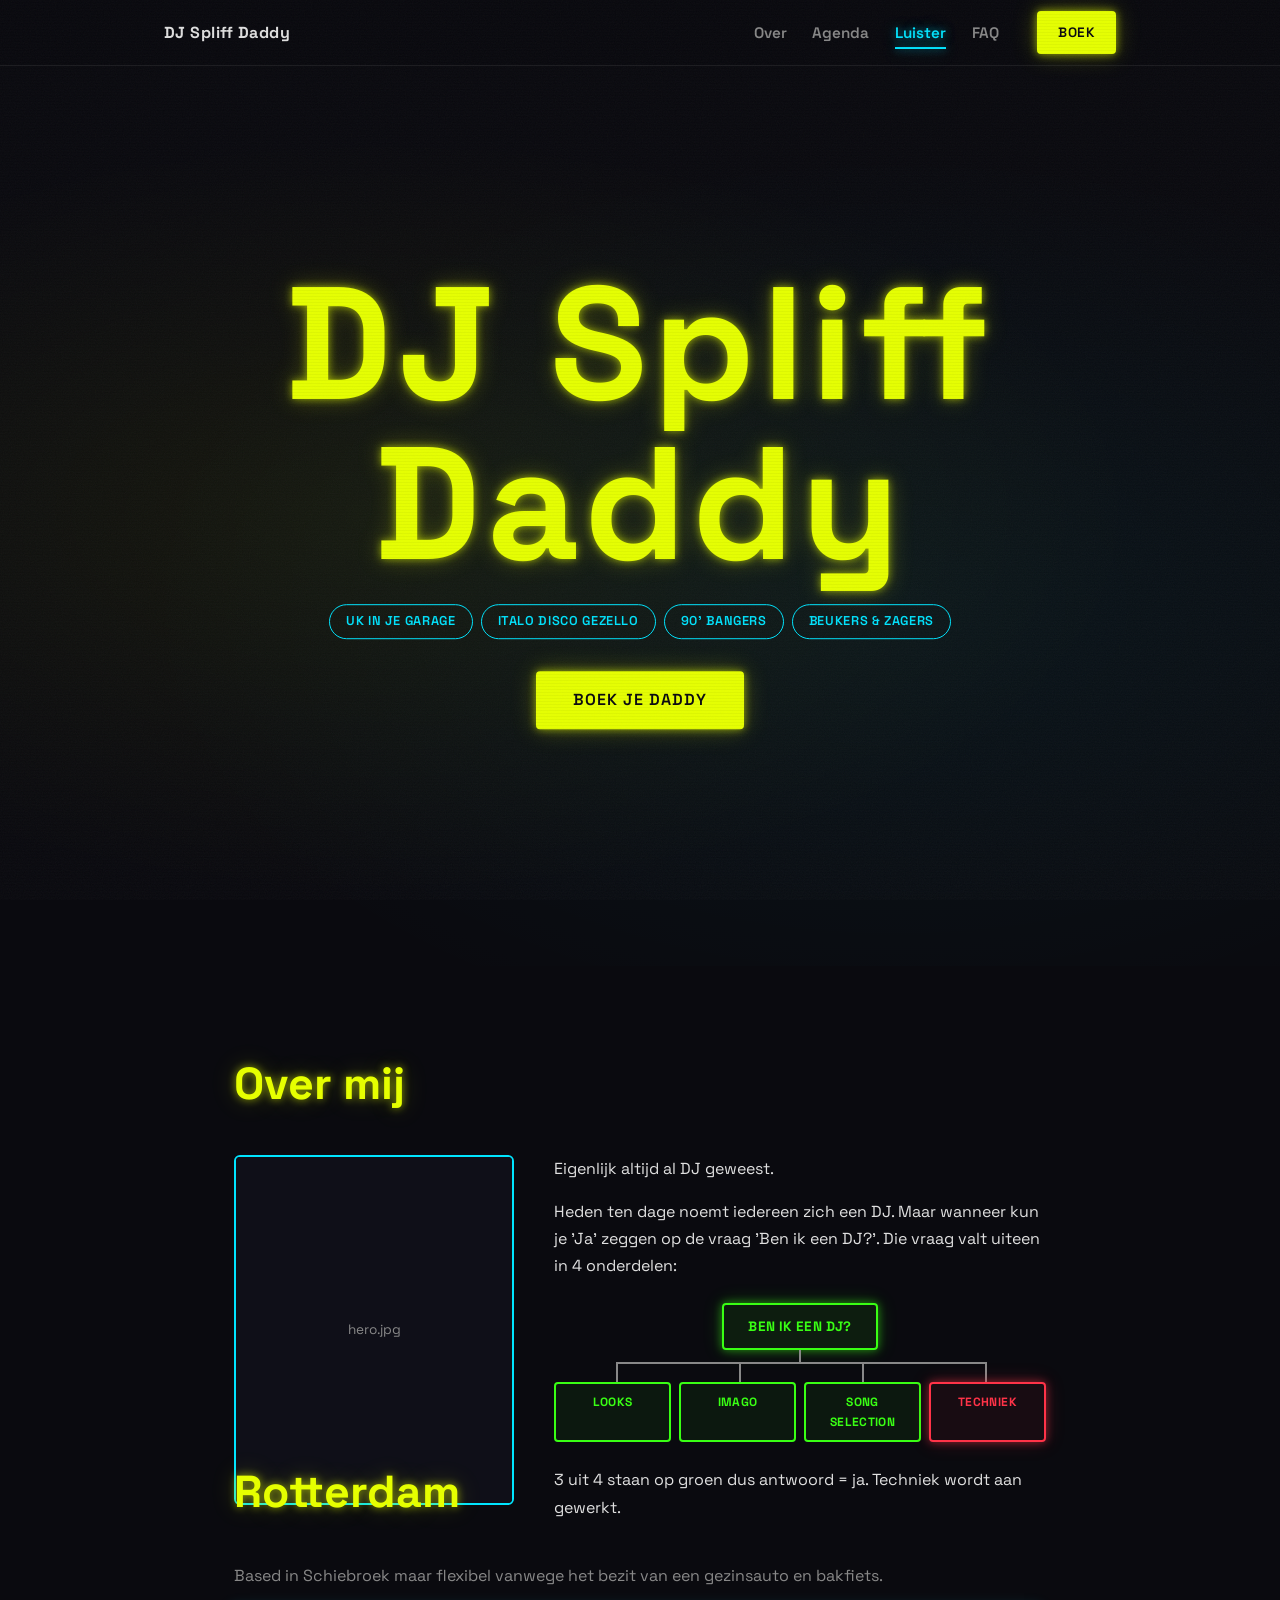
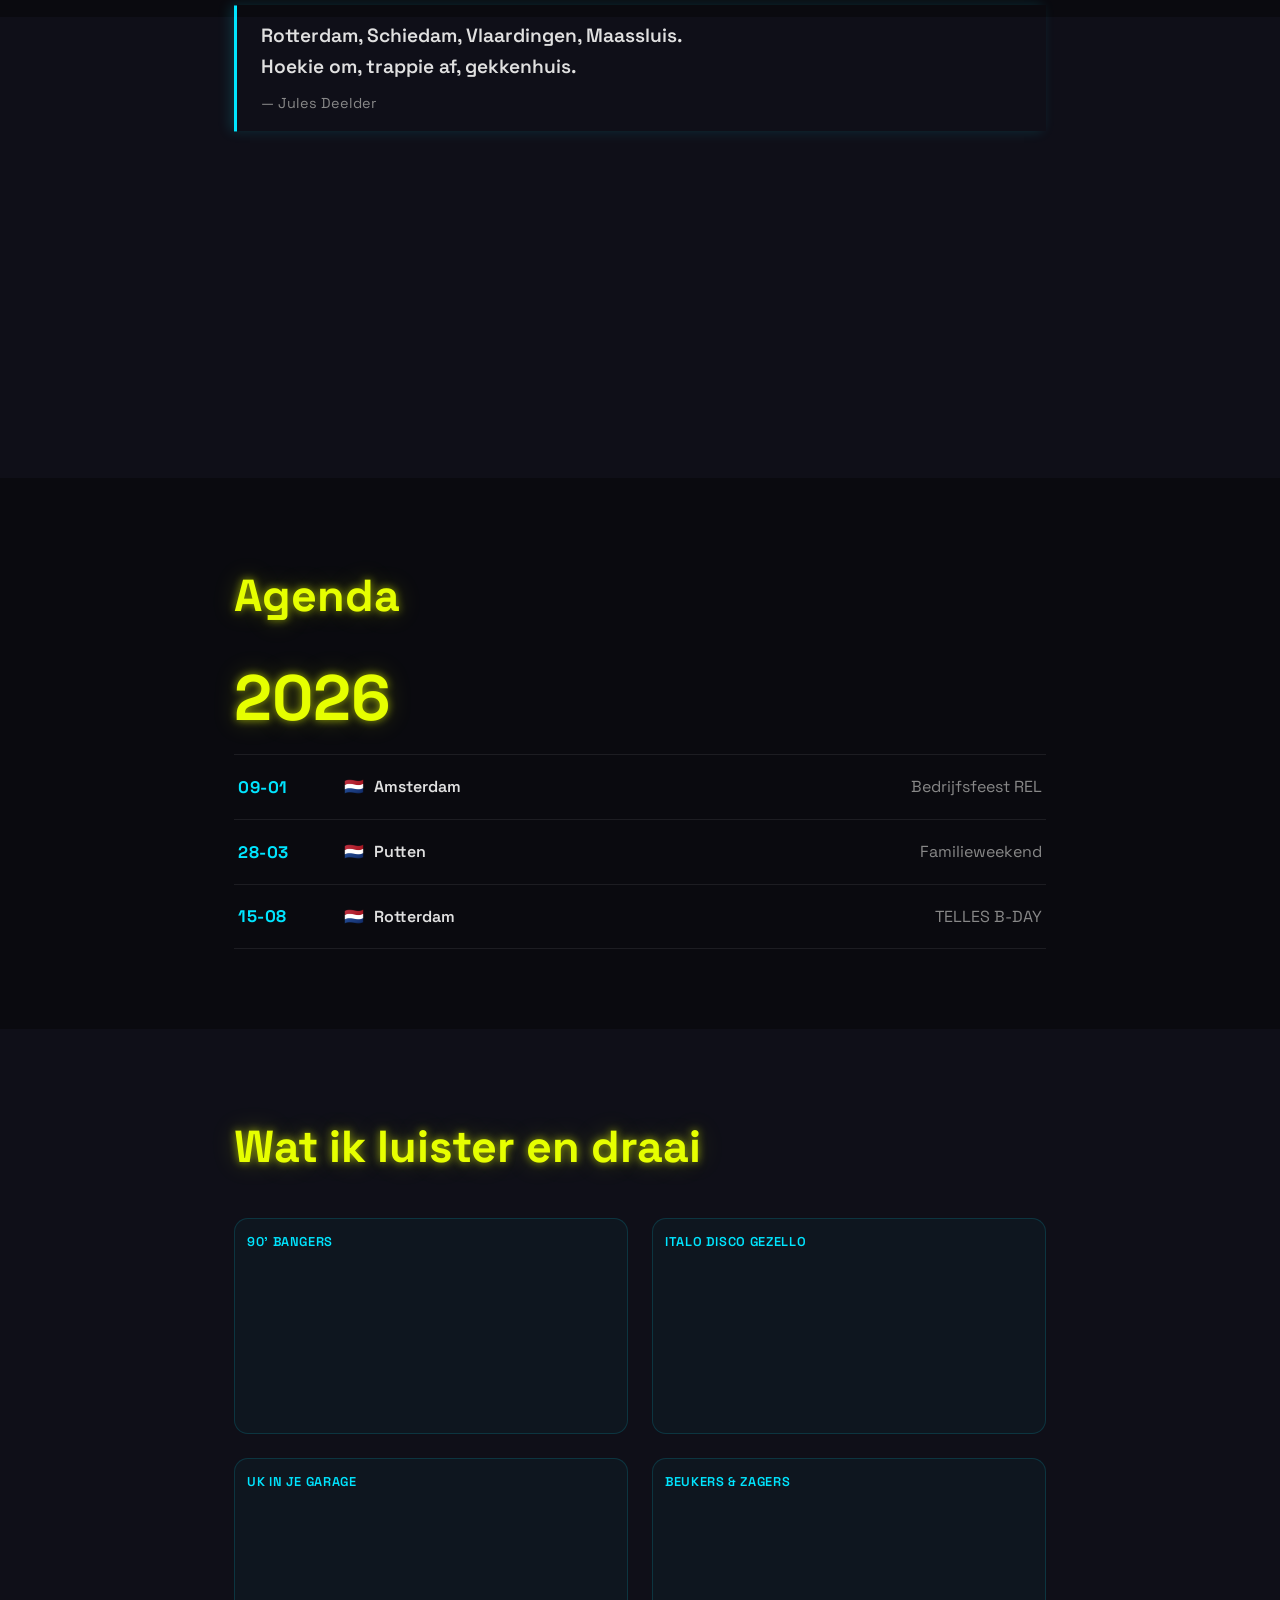
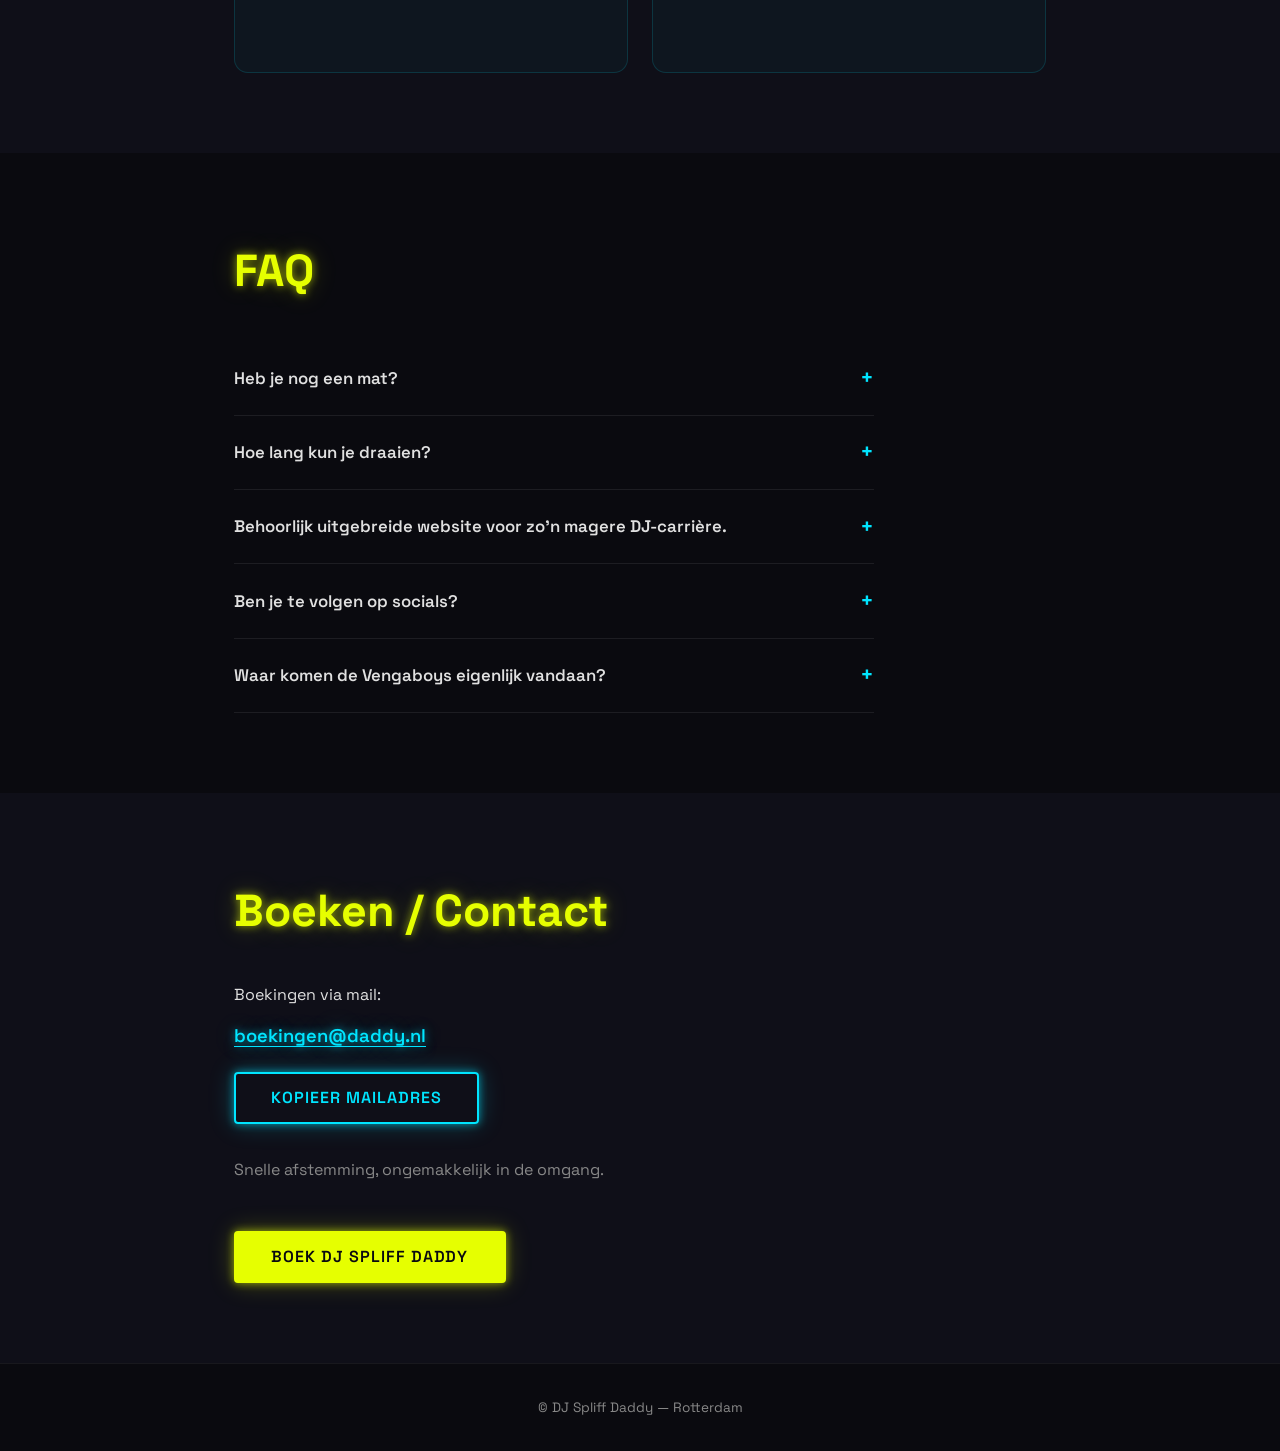
==== docs/index.html @ f523fcb0 "Agenda: verjaardag hernoemd naar 'TELLES B-DAY' https://claude.ai/code/session_01ERhdSVkAVQHvj8tGALR" ====
<!DOCTYPE html>
<html lang="nl">
<head>
  <meta charset="UTF-8">
  <meta name="viewport" content="width=device-width, initial-scale=1.0">

  <!-- Favicon (emoji, geen extra bestand nodig) -->
  <link rel="icon" href="data:image/svg+xml,<svg xmlns=%22http://www.w3.org/2000/svg%22 viewBox=%220 0 100 100%22><text y=%22.9em%22 font-size=%2290%22>🎧</text></svg>">

  <!-- SEO -->
  <title>DJ Spliff Daddy — DJ uit Rotterdam | Boekingen</title>
  <meta name="description" content="DJ Spliff Daddy — DJ uit Rotterdam. UK Garage, Italo Disco, 90's bangers en meer. Beschikbaar voor boekingen.">

  <!-- Open Graph -->
  <meta property="og:title" content="DJ Spliff Daddy — DJ uit Rotterdam">
  <meta property="og:description" content="DJ Spliff Daddy. UK in je Garage, Italo Disco Gezello & 90' Bangers.">
  <meta property="og:type" content="website">
  <meta property="og:image" content="assets/hero.jpg">

  <!-- Google Font -->
  <link rel="preconnect" href="https://fonts.googleapis.com">
  <link rel="preconnect" href="https://fonts.gstatic.com" crossorigin>
  <link href="https://fonts.googleapis.com/css2?family=Space+Grotesk:wght@400;600;700&display=swap" rel="stylesheet">

  <link rel="stylesheet" href="style.css">
</head>
<body>

  <!-- Cursor glow (desktop only, moved by JS) -->
  <div class="cursor-glow" id="cursorGlow" aria-hidden="true"></div>

  <!-- Scanlines overlay -->
  <div class="scanlines" aria-hidden="true"></div>

  <!-- Noise texture overlay -->
  <div class="noise" aria-hidden="true"></div>

  <!-- ============================================
       STICKY NAVIGATIE
       ============================================ -->
  <nav class="site-nav" id="siteNav" aria-label="Hoofdnavigatie">
    <div class="site-nav__inner">
      <a href="#hero" class="site-nav__brand">DJ Spliff Daddy</a>
      <ul class="site-nav__links">
        <li><a href="#over" class="site-nav__link">Over</a></li>
        <li><a href="#agenda" class="site-nav__link">Agenda</a></li>
        <li><a href="#luister" class="site-nav__link">Luister</a></li>
        <li><a href="#faq" class="site-nav__link">FAQ</a></li>
      </ul>
      <a href="#contact" class="site-nav__cta">Boek</a>
    </div>
  </nav>

  <!-- ============================================
       HERO
       ============================================ -->
  <section class="hero" id="hero" data-parallax="0.3">
    <div class="hero__content">
      <div class="hero__photo">
        <img src="assets/hero.jpg" alt="DJ Spliff Daddy" class="hero__photo-img" onerror="this.parentElement.style.display='none'">
      </div>
      <h1 class="hero__title neon-text">DJ Spliff Daddy</h1>

      <!-- GENRE TAGS -->
      <div class="genre-tags">
        <a href="https://open.spotify.com/playlist/3SSnkNHaZYFEnFsS2uNzvc?si=Rkkg8hDzQoSK9qMRm84tKg" class="genre-tag" target="_blank" rel="noopener" aria-label="UK Garage playlist op Spotify">UK in je Garage</a>
        <a href="https://open.spotify.com/playlist/0wihgNsvUCuYe4vIcIEJX1?si=40QB4XUaSfa1ktWyz97FcA&pi=Adpx3Pd0QFGsA" class="genre-tag" target="_blank" rel="noopener" aria-label="Italo Disco playlist op Spotify">Italo Disco Gezello</a>
        <a href="https://open.spotify.com/playlist/6vOpbanOj8kMaIDSkkobG8?si=ckpwqJuDSN2oO83r56tTGg" class="genre-tag" target="_blank" rel="noopener" aria-label="90s Dance playlist op Spotify">90' Bangers</a>
        <a href="https://open.spotify.com/playlist/5kQzJcHHc57Rl9Vzh4SRj6?si=ad35b520052c4538" class="genre-tag" target="_blank" rel="noopener" aria-label="Beukers en zagers playlist op Spotify">Beukers &amp; zagers</a>
      </div>

      <a href="#contact" class="btn btn--primary" aria-label="Scroll naar boekingssectie">BOEK JE DADDY</a>
    </div>
  </section>

  <!-- ============================================
       OVER MIJ
       ============================================ -->
  <section class="section" id="over">
    <div class="container">
      <h2 class="section__heading neon-text">Over mij</h2>
      <div class="about-grid">

        <!-- FOTO: vervang assets/hero.jpg door je eigen foto (zelfde bestandsnaam houden) -->
        <div class="photo-frame glow-pulse" id="photo-about">
          <img
            src="assets/hero.jpg"
            alt="Portretfoto van DJ Spliff Daddy"
            class="photo-frame__img"
            loading="lazy"
            onerror="this.parentElement.classList.add('photo-frame--fallback')"
          >
          <div class="photo-frame__placeholder" aria-hidden="true">hero.jpg</div>
        </div>

        <div class="about-text fade-in">
          <p>Eigenlijk altijd al DJ geweest.</p>
          <p>Heden ten dage noemt iedereen zich een DJ. Maar wanneer kun je 'Ja' zeggen op de vraag 'Ben ik een DJ?'. Die vraag valt uiteen in 4 onderdelen:</p>

          <!-- ISSUE TREE (animates on scroll) -->
          <div class="skill-tree skill-tree--animate" aria-label="Issue tree: Ben ik een DJ? Criteria: Looks, Imago, Song selection op groen, Techniek op rood">
            <div class="skill-tree__top">
              <div class="skill-box skill-box--result glow-pulse glow-pulse--green">Ben ik een DJ?</div>
            </div>
            <div class="skill-tree__connector" aria-hidden="true">
              <div class="connector-line connector-line--vertical"></div>
              <div class="connector-line connector-line--horizontal"></div>
              <div class="connector-line connector-line--drop connector-line--drop-1"></div>
              <div class="connector-line connector-line--drop connector-line--drop-2"></div>
              <div class="connector-line connector-line--drop connector-line--drop-3"></div>
              <div class="connector-line connector-line--drop connector-line--drop-4"></div>
            </div>
            <div class="skill-tree__bottom">
              <div class="skill-box skill-box--green">Looks</div>
              <div class="skill-box skill-box--green">Imago</div>
              <div class="skill-box skill-box--green">Song selection</div>
              <div class="skill-box skill-box--red glow-pulse glow-pulse--red">Techniek</div>
            </div>
          </div>

          <p>3 uit 4 staan op groen dus antwoord = ja. Techniek wordt aan gewerkt.</p>
        </div>
      </div>
    </div>
  </section>

  <!-- ============================================
       ROTTERDAM
       ============================================ -->
  <section class="section section--alt" id="rotterdam" data-parallax="0.15">
    <div class="container">
      <h2 class="section__heading neon-text">Rotterdam</h2>
      <div class="fade-in">
        <p class="text-muted">Based in Schiebroek maar flexibel vanwege het bezit van een gezinsauto en bakfiets.</p>
        <blockquote class="deelder-quote">
          <p>Rotterdam, Schiedam, Vlaardingen, Maassluis.<br>Hoekie om, trappie af, gekkenhuis.</p>
          <footer>— Jules Deelder</footer>
        </blockquote>
      </div>
    </div>
  </section>

  <!-- ============================================
       AGENDA
       ============================================ -->
  <section class="section" id="agenda">
    <div class="container">
      <h2 class="section__heading neon-text">Agenda</h2>

      <!-- TOURDATA -->
      <div class="agenda fade-in" aria-label="Agenda met optredens">
        <p class="agenda__year">2026</p>
        <ul class="agenda__list">

          <!--
            NIEUWE DATUM TOEVOEGEN: kopieer een <li> hieronder.
            datum (DD-MM) | vlag + plaats | naam van het optreden
          -->
          <li class="agenda__row">
            <span class="agenda__date">09-01</span>
            <span class="agenda__location"><span class="agenda__flag">🇳🇱</span> Amsterdam</span>
            <span class="agenda__event">Bedrijfsfeest REL</span>
          </li>

          <li class="agenda__row">
            <span class="agenda__date">28-03</span>
            <span class="agenda__location"><span class="agenda__flag">🇳🇱</span> Putten</span>
            <span class="agenda__event">Familieweekend</span>
          </li>

          <li class="agenda__row">
            <span class="agenda__date">15-08</span>
            <span class="agenda__location"><span class="agenda__flag">🇳🇱</span> Rotterdam</span>
            <span class="agenda__event">TELLES B-DAY</span>
          </li>

        </ul>
      </div>
    </div>
  </section>

  <!-- ============================================
       SPOTIFY EMBED
       ============================================ -->
  <section class="section section--alt" id="luister">
    <div class="container">
      <h2 class="section__heading neon-text">Wat ik luister en draai</h2>
      <div class="spotify-grid fade-in">
        <div class="spotify-embed">
          <p class="spotify-label">90' Bangers</p>
          <iframe
            style="border-radius:12px"
            src="https://open.spotify.com/embed/playlist/6vOpbanOj8kMaIDSkkobG8?utm_source=generator&theme=0"
            width="100%" height="152"
            frameBorder="0"
            allow="autoplay; clipboard-write; encrypted-media; fullscreen; picture-in-picture"
            loading="lazy"
            title="90' Bangers playlist"
          ></iframe>
        </div>
        <div class="spotify-embed">
          <p class="spotify-label">Italo Disco Gezello</p>
          <iframe
            style="border-radius:12px"
            src="https://open.spotify.com/embed/playlist/0wihgNsvUCuYe4vIcIEJX1?si=40QB4XUaSfa1ktWyz97FcA&utm_source=generator&theme=0"
            width="100%" height="152"
            frameBorder="0"
            allow="autoplay; clipboard-write; encrypted-media; fullscreen; picture-in-picture"
            loading="lazy"
            title="Italo Disco Gezello playlist"
          ></iframe>
        </div>
        <div class="spotify-embed">
          <p class="spotify-label">UK in je Garage</p>
          <iframe
            style="border-radius:12px"
            src="https://open.spotify.com/embed/playlist/3SSnkNHaZYFEnFsS2uNzvc?utm_source=generator&theme=0"
            width="100%" height="152"
            frameBorder="0"
            allow="autoplay; clipboard-write; encrypted-media; fullscreen; picture-in-picture"
            loading="lazy"
            title="UK in je Garage playlist"
          ></iframe>
        </div>
        <div class="spotify-embed">
          <p class="spotify-label">Beukers &amp; zagers</p>
          <iframe
            style="border-radius:12px"
            src="https://open.spotify.com/embed/playlist/5kQzJcHHc57Rl9Vzh4SRj6?utm_source=generator&theme=0"
            width="100%" height="152"
            frameBorder="0"
            allow="autoplay; clipboard-write; encrypted-media; fullscreen; picture-in-picture"
            loading="lazy"
            title="Beukers en zagers playlist"
          ></iframe>
        </div>
      </div>
    </div>
  </section>

  <!-- ============================================
       FAQ
       ============================================ -->
  <section class="section" id="faq">
    <div class="container">
      <h2 class="section__heading neon-text">FAQ</h2>
      <div class="faq-list fade-in">

        <details class="faq-item">
          <summary class="faq-question">Heb je nog een mat?</summary>
          <p class="faq-answer">Nee, maar als je tijdig boekt is er van alles mogelijk.</p>
        </details>

        <details class="faq-item">
          <summary class="faq-question">Hoe lang kun je draaien?</summary>
          <p class="faq-answer">Dat bereken ik aan de hand van de simpele berekening:<br>Crowd energy * Golden Power * Harde euro's</p>
        </details>

        <details class="faq-item">
          <summary class="faq-question">Behoorlijk uitgebreide website voor zo'n magere DJ-carrière.</summary>
          <p class="faq-answer">Naast DJ'en leer ik ook vibecoden.</p>
        </details>

        <details class="faq-item">
          <summary class="faq-question">Ben je te volgen op socials?</summary>
          <p class="faq-answer">Jazeker, ik ben al sinds 2013 actief op LinkedIn.</p>
        </details>

        <details class="faq-item">
          <summary class="faq-question">Waar komen de Vengaboys eigenlijk vandaan?</summary>
          <p class="faq-answer">Rotterdam.</p>
        </details>

      </div>
    </div>
  </section>

  <!-- ============================================
       CONTACT / BOEKEN
       ============================================ -->
  <section class="section section--alt" id="contact">
    <div class="container">
      <h2 class="section__heading neon-text">Boeken / Contact</h2>
      <div class="contact-block fade-in">
        <p>Boekingen via mail:</p>

        <!--
          TODO: Vervang het mailadres hieronder.
          Verander ALLEEN de tekst in het <span> element.
          De mailto-link en kopieerknop passen zich automatisch aan.
        -->
        <p class="contact-email">
          <a href="#" class="email-link" id="emailLink" data-mailto="rikvberkel@gmail.com" aria-label="Stuur een mail naar DJ Spliff Daddy">
            <span id="emailAddress">boekingen@daddy.nl</span>
          </a>
        </p>

        <div class="contact-actions">
          <button class="btn btn--secondary" id="copyBtn" aria-label="Kopieer mailadres">
            Kopieer mailadres
          </button>
        </div>

        <div class="contact-info">
          <p>Snelle afstemming, ongemakkelijk in de omgang.</p>
        </div>

        <button class="btn btn--primary" id="ctaContact" aria-label="Stuur een boekingsmail naar DJ Spliff Daddy">Boek DJ Spliff Daddy</button>
      </div>
    </div>
  </section>

  <!-- ============================================
       FOOTER
       ============================================ -->
  <footer class="footer">
    <p>&copy; DJ Spliff Daddy — Rotterdam</p>
  </footer>

  <script src="main.js"></script>
</body>
</html>
---- docs/style.css ----
/* ============================================
   R-010 DJ ONE-PAGER
   ============================================
   KLEUREN AANPASSEN:
   --neon-yellow : primaire neon kleur
   --neon-cyan   : secundaire neon kleur
   --neon-red    : accentkleur
   --bg-dark     : achtergrond
   ============================================ */

:root {
  --neon-yellow: #e6ff00;
  --neon-cyan: #00e5ff;
  --neon-red: #ff3348;
  --neon-green: #39ff14;
  --bg-dark: #0a0a0f;
  --bg-alt: #0f0f18;
  --text-main: #e0e0e0;
  --text-muted: #888;
  --font: 'Space Grotesk', sans-serif;
  --glow-yellow: 0 0 8px rgba(230, 255, 0, .6), 0 0 24px rgba(230, 255, 0, .25);
  --glow-cyan: 0 0 8px rgba(0, 229, 255, .6), 0 0 24px rgba(0, 229, 255, .25);
  --glow-green: 0 0 8px rgba(57, 255, 20, .5), 0 0 20px rgba(57, 255, 20, .2);
  --glow-red: 0 0 8px rgba(255, 51, 72, .5), 0 0 20px rgba(255, 51, 72, .2);
}

/* ---- RESET ---- */
*, *::before, *::after { box-sizing: border-box; margin: 0; padding: 0; }

html {
  scroll-behavior: smooth;
  scroll-padding-top: 5rem;
}

body {
  font-family: var(--font);
  background: var(--bg-dark);
  color: var(--text-main);
  line-height: 1.7;
  -webkit-font-smoothing: antialiased;
  overflow-x: hidden;
}

a { color: inherit; text-decoration: none; }
ul { list-style: none; }
img { max-width: 100%; display: block; }

/* ---- CONTAINER ---- */
.container {
  max-width: 860px;
  margin: 0 auto;
  padding: 0 1.5rem;
}

/* ============================================
   STICKY NAVIGATIE
   ============================================ */
.site-nav {
  position: sticky;
  top: 0;
  z-index: 1000;
  background: rgba(10, 10, 15, .82);
  -webkit-backdrop-filter: blur(10px);
  backdrop-filter: blur(10px);
  border-bottom: 1px solid rgba(255, 255, 255, .08);
}

.site-nav__inner {
  max-width: 1000px;
  margin: 0 auto;
  display: flex;
  align-items: center;
  gap: 1rem;
  padding: .7rem 1.5rem;
}

.site-nav__brand {
  font-weight: 700;
  font-size: 1rem;
  letter-spacing: .03em;
  color: var(--text-main);
  white-space: nowrap;
  transition: color .2s ease, text-shadow .2s ease;
}

.site-nav__brand:hover {
  color: var(--neon-yellow);
  text-shadow: var(--glow-yellow);
}

.site-nav__links {
  display: flex;
  align-items: center;
  gap: 1.6rem;
  margin-left: auto;
}

.site-nav__link {
  position: relative;
  font-size: .95rem;
  font-weight: 600;
  color: var(--text-muted);
  padding: .2rem 0;
  transition: color .2s ease;
}

.site-nav__link:hover {
  color: var(--neon-cyan);
}

.site-nav__link--active {
  color: var(--neon-cyan);
  text-shadow: var(--glow-cyan);
}

.site-nav__link--active::after {
  content: '';
  position: absolute;
  left: 0;
  right: 0;
  bottom: -4px;
  height: 2px;
  background: var(--neon-cyan);
  box-shadow: var(--glow-cyan);
}

.site-nav__cta {
  margin-left: 1.4rem;
  padding: .5rem 1.2rem;
  border-radius: 4px;
  font-weight: 600;
  font-size: .85rem;
  text-transform: uppercase;
  letter-spacing: .05em;
  white-space: nowrap;
  background: var(--neon-yellow);
  color: var(--bg-dark);
  border: 2px solid var(--neon-yellow);
  box-shadow: var(--glow-yellow);
  transition: all .2s ease;
}

.site-nav__cta:hover {
  background: transparent;
  color: var(--neon-yellow);
}

.site-nav__cta:focus-visible,
.site-nav__link:focus-visible,
.site-nav__brand:focus-visible {
  outline: 2px solid var(--neon-cyan);
  outline-offset: 3px;
}

@media (max-width: 640px) {
  .site-nav__inner {
    gap: .5rem;
    padding: .55rem .9rem;
  }
  .site-nav__brand {
    display: none;
  }
  .site-nav__links {
    margin: 0 auto;
    gap: 1.1rem;
  }
  .site-nav__link {
    font-size: .9rem;
  }
  .site-nav__cta {
    margin-left: 0;
  }
}

/* ============================================
   SCANLINES OVERLAY (CRT effect)
   ============================================ */
.scanlines {
  position: fixed;
  inset: 0;
  z-index: 9998;
  pointer-events: none;
  background: repeating-linear-gradient(
    0deg,
    rgba(0, 0, 0, .03) 0px,
    rgba(0, 0, 0, .03) 1px,
    transparent 1px,
    transparent 3px
  );
}

/* ============================================
   NOISE TEXTURE OVERLAY
   ============================================ */
.noise {
  position: fixed;
  inset: 0;
  z-index: 9997;
  pointer-events: none;
  opacity: .04;
  background-image: url("data:image/svg+xml,%3Csvg viewBox='0 0 256 256' xmlns='http://www.w3.org/2000/svg'%3E%3Cfilter id='n'%3E%3CfeTurbulence type='fractalNoise' baseFrequency='.85' numOctaves='4' stitchTiles='stitch'/%3E%3C/filter%3E%3Crect width='100%25' height='100%25' filter='url(%23n)'/%3E%3C/svg%3E");
  background-repeat: repeat;
  background-size: 256px 256px;
}

/* ============================================
   CURSOR GLOW (desktop only)
   ============================================ */
.cursor-glow {
  position: fixed;
  width: 320px;
  height: 320px;
  border-radius: 50%;
  background: radial-gradient(
    circle,
    rgba(0, 229, 255, .08) 0%,
    rgba(230, 255, 0, .04) 40%,
    transparent 70%
  );
  pointer-events: none;
  z-index: 9996;
  left: 0;
  top: 0;
  opacity: 0;
  transition: opacity .3s ease;
  will-change: transform;
}

.cursor-glow--visible {
  opacity: 1;
}

/* Hide cursor glow on touch devices */
@media (hover: none) {
  .cursor-glow { display: none; }
}

/* ---- NEON TEXT ---- */
.neon-text {
  color: var(--neon-yellow);
  text-shadow: var(--glow-yellow);
}

.text-cyan {
  color: var(--neon-cyan);
  text-shadow: var(--glow-cyan);
}

.text-red {
  color: var(--neon-red);
  text-shadow: 0 0 8px rgba(255, 51, 72, .6);
}

.text-muted {
  color: var(--text-muted);
}

/* ============================================
   GRADIENT TEXT (cyan → yellow)
   ============================================ */
.gradient-text {
  background: linear-gradient(135deg, var(--neon-cyan) 0%, var(--neon-yellow) 100%);
  -webkit-background-clip: text;
  background-clip: text;
  -webkit-text-fill-color: transparent;
  /* glow uses a blurred pseudo-element */
  position: relative;
}

.gradient-text::after {
  content: attr(data-text);
  position: absolute;
  inset: 0;
  background: linear-gradient(135deg, var(--neon-cyan) 0%, var(--neon-yellow) 100%);
  -webkit-background-clip: text;
  background-clip: text;
  -webkit-text-fill-color: transparent;
  filter: blur(12px);
  opacity: .5;
  z-index: -1;
}

/* ============================================
   GLOW PULSE (breathing neon borders)
   ============================================ */
.glow-pulse {
  animation: glowPulse 3s ease-in-out infinite alternate;
}

.glow-pulse--green {
  animation-name: glowPulseGreen;
}

.glow-pulse--red {
  animation-name: glowPulseRed;
}

@keyframes glowPulse {
  0%   { box-shadow: 0 0 6px rgba(0, 229, 255, .4), 0 0 16px rgba(0, 229, 255, .15); }
  100% { box-shadow: 0 0 12px rgba(0, 229, 255, .7), 0 0 36px rgba(0, 229, 255, .3); }
}

@keyframes glowPulseGreen {
  0%   { box-shadow: 0 0 6px rgba(57, 255, 20, .3), 0 0 16px rgba(57, 255, 20, .1); }
  100% { box-shadow: 0 0 12px rgba(57, 255, 20, .6), 0 0 36px rgba(57, 255, 20, .25); }
}

@keyframes glowPulseRed {
  0%   { box-shadow: 0 0 6px rgba(255, 51, 72, .3), 0 0 16px rgba(255, 51, 72, .1); }
  100% { box-shadow: 0 0 12px rgba(255, 51, 72, .6), 0 0 36px rgba(255, 51, 72, .25); }
}

/* ============================================
   HERO
   ============================================ */
.hero {
  min-height: 100vh;
  min-height: 100dvh;
  display: flex;
  align-items: center;
  justify-content: center;
  text-align: center;
  padding: 2rem;
  position: relative;
  overflow: hidden;
}

/* subtle gradient bg */
.hero::before {
  content: '';
  position: absolute;
  inset: 0;
  background:
    radial-gradient(ellipse at 30% 50%, rgba(230, 255, 0, .06) 0%, transparent 60%),
    radial-gradient(ellipse at 70% 60%, rgba(0, 229, 255, .05) 0%, transparent 60%);
  pointer-events: none;
}

.hero__content { position: relative; z-index: 1; }

.hero__title {
  font-size: clamp(4rem, 14vw, 10rem);
  font-weight: 700;
  letter-spacing: .04em;
  line-height: 1;
  animation: flicker 3s ease-in-out infinite alternate;
}

.hero__subtitle {
  font-size: clamp(1.2rem, 3vw, 2rem);
  margin-top: .5rem;
  font-weight: 600;
}

.hero__tagline {
  margin-top: 1.5rem;
  font-size: 1.1rem;
  color: var(--text-muted);
  max-width: 420px;
  margin-left: auto;
  margin-right: auto;
}

.hero__photo {
  margin: 0 auto 1.5rem;
  width: 140px;
  height: 140px;
  border-radius: 50%;
  overflow: hidden;
  border: 2px solid var(--neon-yellow);
  box-shadow: var(--glow-yellow);
}

.hero__photo-img {
  width: 100%;
  height: 100%;
  object-fit: cover;
  object-position: center top;
}

@keyframes flicker {
  0%, 90%, 100% { opacity: 1; }
  92% { opacity: .85; }
  94% { opacity: 1; }
  96% { opacity: .9; }
}

/* ============================================
   GENRE TAGS
   ============================================ */
.genre-tags {
  display: flex;
  flex-wrap: wrap;
  justify-content: center;
  gap: .5rem;
  margin-top: 1.25rem;
}

.genre-tag {
  display: inline-block;
  padding: .35rem 1rem;
  border: 1px solid var(--neon-cyan);
  border-radius: 100px;
  font-size: .8rem;
  font-weight: 600;
  color: var(--neon-cyan);
  text-transform: uppercase;
  letter-spacing: .05em;
  transition: all .2s ease;
}

.genre-tag:hover {
  background: var(--neon-cyan);
  color: var(--bg-dark);
  box-shadow: var(--glow-cyan);
}

.genre-tag[href="#"] {
  pointer-events: none;
  cursor: default;
}

.genre-tag:focus-visible {
  outline: 2px solid var(--neon-yellow);
  outline-offset: 2px;
}

/* ============================================
   BUTTONS
   ============================================ */
.btn {
  display: inline-block;
  padding: .85rem 2.2rem;
  border-radius: 4px;
  font-family: var(--font);
  font-size: 1rem;
  font-weight: 600;
  cursor: pointer;
  border: 2px solid transparent;
  transition: all .2s ease;
  text-transform: uppercase;
  letter-spacing: .06em;
}

.btn:focus-visible {
  outline: 2px solid var(--neon-cyan);
  outline-offset: 3px;
}

.btn--primary {
  background: var(--neon-yellow);
  color: var(--bg-dark);
  border-color: var(--neon-yellow);
  box-shadow: var(--glow-yellow);
  margin-top: 2rem;
}

.btn--primary:hover {
  background: transparent;
  color: var(--neon-yellow);
}

.btn--secondary {
  background: transparent;
  color: var(--neon-cyan);
  border-color: var(--neon-cyan);
  box-shadow: var(--glow-cyan);
}

.btn--secondary:hover {
  background: var(--neon-cyan);
  color: var(--bg-dark);
}

.btn--copied {
  border-color: var(--neon-yellow) !important;
  color: var(--neon-yellow) !important;
  box-shadow: var(--glow-yellow) !important;
  background: transparent !important;
}

/* ============================================
   SECTIONS
   ============================================ */
.section {
  padding: 5rem 0;
  position: relative;
}

.section--alt {
  background: var(--bg-alt);
}

.section__heading {
  font-size: clamp(1.8rem, 5vw, 2.8rem);
  margin-bottom: 2rem;
  font-weight: 700;
}

/* ============================================
   ABOUT GRID
   ============================================ */
.about-grid {
  display: grid;
  grid-template-columns: 280px 1fr;
  gap: 2.5rem;
  align-items: start;
}

@media (max-width: 640px) {
  .about-grid {
    grid-template-columns: 1fr;
  }
}

.about-text p {
  margin-bottom: 1rem;
}

/* ============================================
   SKILL TREE
   ============================================ */
.skill-tree {
  margin: 1.5rem 0;
  display: flex;
  flex-direction: column;
  align-items: center;
}

/* Animation: hidden by default, JS adds --visible */
.skill-tree--animate .skill-tree__top,
.skill-tree--animate .skill-tree__connector,
.skill-tree--animate .skill-box--green,
.skill-tree--animate .skill-box--red {
  opacity: 0;
  transform: translateY(16px);
  transition: opacity .4s ease, transform .4s ease;
}

.skill-tree--animate.skill-tree--visible .skill-tree__top {
  opacity: 1; transform: translateY(0);
  transition-delay: 0s;
}

.skill-tree--animate.skill-tree--visible .skill-tree__connector {
  opacity: 1; transform: translateY(0);
  transition-delay: .3s;
}

.skill-tree--animate.skill-tree--visible .skill-tree__bottom .skill-box:nth-child(1) {
  opacity: 1; transform: translateY(0);
  transition-delay: .5s;
}

.skill-tree--animate.skill-tree--visible .skill-tree__bottom .skill-box:nth-child(2) {
  opacity: 1; transform: translateY(0);
  transition-delay: .65s;
}

.skill-tree--animate.skill-tree--visible .skill-tree__bottom .skill-box:nth-child(3) {
  opacity: 1; transform: translateY(0);
  transition-delay: .8s;
}

.skill-tree--animate.skill-tree--visible .skill-tree__bottom .skill-box:nth-child(4) {
  opacity: 1; transform: translateY(0);
  transition-delay: 1s;
}

.skill-tree__top {
  display: flex;
  justify-content: center;
}

.skill-tree__connector {
  position: relative;
  width: 100%;
  height: 32px;
}

.connector-line {
  position: absolute;
  background: var(--text-muted);
}

.connector-line--vertical {
  width: 2px;
  height: 12px;
  left: 50%;
  top: 0;
  transform: translateX(-50%);
}

.connector-line--horizontal {
  height: 2px;
  top: 12px;
  left: 12.5%;
  right: 12.5%;
}

.connector-line--drop {
  width: 2px;
  height: 20px;
  top: 12px;
}

.connector-line--drop-1 { left: 12.5%; }
.connector-line--drop-2 { left: 37.5%; }
.connector-line--drop-3 { left: 62.5%; }
.connector-line--drop-4 { left: 87.5%; }

.skill-tree__bottom {
  display: grid;
  grid-template-columns: repeat(4, 1fr);
  gap: .5rem;
  width: 100%;
}

@media (max-width: 480px) {
  .skill-tree__bottom {
    grid-template-columns: repeat(2, 1fr);
  }

  .skill-tree__connector {
    display: none;
  }
}

.skill-box {
  padding: .5rem .4rem;
  border-radius: 4px;
  text-align: center;
  font-size: .75rem;
  font-weight: 700;
  text-transform: uppercase;
  letter-spacing: .03em;
  border: 2px solid;
}

.skill-box--result {
  border-color: var(--neon-green);
  color: var(--neon-green);
  background: rgba(57, 255, 20, .08);
  box-shadow: var(--glow-green);
  padding: .6rem 1.5rem;
  font-size: .85rem;
}

.skill-box--green {
  border-color: var(--neon-green);
  color: var(--neon-green);
  background: rgba(57, 255, 20, .06);
}

.skill-box--red {
  border-color: var(--neon-red);
  color: var(--neon-red);
  background: rgba(255, 51, 72, .06);
  box-shadow: var(--glow-red);
}

/* ============================================
   PHOTO FRAME + FALLBACK
   ============================================ */
.photo-frame {
  aspect-ratio: 4 / 5;
  border: 2px solid var(--neon-cyan);
  border-radius: 6px;
  overflow: hidden;
  position: relative;
}

.photo-frame__img {
  width: 100%;
  height: 100%;
  object-fit: cover;
}

.photo-frame__placeholder {
  display: none;
  position: absolute;
  inset: 0;
  background: var(--bg-alt);
  color: var(--text-muted);
  font-size: .85rem;
  justify-content: center;
  align-items: center;
}

.photo-frame--fallback .photo-frame__img {
  display: none;
}

.photo-frame--fallback .photo-frame__placeholder {
  display: flex;
}

/* ============================================
   ROTTERDAM
   ============================================ */
.rotterdam-sub {
  font-style: italic;
  margin-top: .5rem;
}

.deelder-quote {
  border-left: 3px solid var(--neon-cyan);
  padding: 1rem 1.5rem;
  margin: 1rem 0 1.5rem;
  box-shadow: -4px 0 12px rgba(0, 229, 255, .15);
}

.deelder-quote p {
  font-size: 1.2rem;
  font-weight: 600;
  line-height: 1.6;
  color: var(--text-main);
}

.deelder-quote footer {
  margin-top: .5rem;
  color: var(--text-muted);
  font-size: .9rem;
}

.rotterdam-icons {
  margin-top: 1.25rem;
  color: var(--neon-cyan);
  font-weight: 600;
}

/* ============================================
   AGENDA / TOURDATA
   ============================================ */
.agenda__year {
  font-size: clamp(2.5rem, 8vw, 4rem);
  font-weight: 700;
  line-height: 1;
  color: var(--neon-yellow);
  text-shadow: var(--glow-yellow);
  margin-bottom: 1.5rem;
}

.agenda__list {
  display: flex;
  flex-direction: column;
}

.agenda__row {
  display: grid;
  grid-template-columns: 90px 1fr 1.2fr;
  align-items: center;
  gap: 1rem;
  padding: 1.1rem 0.25rem;
  border-top: 1px solid rgba(255, 255, 255, .08);
  transition: background .2s ease, padding-left .2s ease;
}

.agenda__row:last-child {
  border-bottom: 1px solid rgba(255, 255, 255, .08);
}

.agenda__row:hover {
  background: rgba(0, 229, 255, .05);
  padding-left: .75rem;
}

.agenda__date {
  font-weight: 700;
  font-size: 1.05rem;
  color: var(--neon-cyan);
  letter-spacing: .03em;
}

.agenda__location {
  font-weight: 600;
  color: var(--text-main);
}

.agenda__flag {
  margin-right: .4rem;
}

.agenda__event {
  color: var(--text-muted);
  text-align: right;
}

@media (max-width: 640px) {
  .agenda__row {
    grid-template-columns: 64px 1fr;
    grid-template-areas:
      "date location"
      "date event";
    gap: .15rem 1rem;
  }
  .agenda__date { grid-area: date; align-self: center; }
  .agenda__location { grid-area: location; }
  .agenda__event { grid-area: event; text-align: left; font-size: .9rem; }
}

/* ============================================
   SPOTIFY EMBEDS
   ============================================ */
.spotify-grid {
  display: grid;
  grid-template-columns: 1fr 1fr;
  gap: 1.5rem;
}

@media (max-width: 640px) {
  .spotify-grid {
    grid-template-columns: 1fr;
  }
}

.spotify-embed {
  border: 1px solid rgba(0, 229, 255, .15);
  border-radius: 14px;
  padding: .75rem;
  background: rgba(0, 229, 255, .03);
}

.spotify-label {
  font-size: .8rem;
  font-weight: 600;
  color: var(--neon-cyan);
  text-transform: uppercase;
  letter-spacing: .05em;
  margin-bottom: .5rem;
}

/* ============================================
   FAQ
   ============================================ */
.faq-list {
  max-width: 640px;
}

.faq-item {
  border-bottom: 1px solid rgba(255, 255, 255, .08);
}

.faq-question {
  padding: 1.1rem 0;
  cursor: pointer;
  font-weight: 600;
  font-size: 1.05rem;
  color: var(--text-main);
  list-style: none;
  display: flex;
  align-items: center;
  justify-content: space-between;
  gap: 1rem;
  transition: color .2s ease;
}

.faq-question::-webkit-details-marker {
  display: none;
}

.faq-question::after {
  content: '+';
  font-size: 1.4rem;
  color: var(--neon-cyan);
  flex-shrink: 0;
  transition: transform .2s ease;
}

.faq-item[open] .faq-question::after {
  content: '−';
}

.faq-question:hover {
  color: var(--neon-cyan);
}

.faq-answer {
  padding: 0 0 1.1rem;
  color: var(--text-muted);
  line-height: 1.7;
}

/* ============================================
   CONTACT
   ============================================ */
.contact-block {
  max-width: 520px;
}

.contact-block p {
  margin-bottom: .75rem;
}

.contact-email {
  font-size: 1.15rem;
  font-weight: 600;
}

.email-link {
  color: var(--neon-cyan);
  text-shadow: var(--glow-cyan);
  text-decoration: underline;
  text-underline-offset: 4px;
}

.email-link[href="#"] {
  pointer-events: none;
  text-decoration: none;
  cursor: default;
}

.contact-actions {
  margin: 1.25rem 0 2rem;
}

.contact-info {
  margin-bottom: 1rem;
  color: var(--text-muted);
}

.contact-info p {
  margin-bottom: .5rem;
}

/* ============================================
   FOOTER
   ============================================ */
.footer {
  text-align: center;
  padding: 2rem;
  color: var(--text-muted);
  font-size: .85rem;
  border-top: 1px solid rgba(255, 255, 255, .06);
}

/* ============================================
   FADE-IN ANIMATION (scroll-triggered via JS)
   ============================================ */
.fade-in {
  opacity: 0;
  transform: translateY(24px);
  transition: opacity .6s ease, transform .6s ease;
}

.fade-in--visible {
  opacity: 1;
  transform: translateY(0);
}

/* ============================================
   REDUCED MOTION
   ============================================ */
@media (prefers-reduced-motion: reduce) {
  .fade-in {
    opacity: 1;
    transform: none;
    transition: none;
  }
  .hero__title {
    animation: none;
  }
  .glow-pulse,
  .glow-pulse--green,
  .glow-pulse--red {
    animation: none;
  }
  .skill-tree--animate .skill-tree__top,
  .skill-tree--animate .skill-tree__connector,
  .skill-tree--animate .skill-box--green,
  .skill-tree--animate .skill-box--red {
    opacity: 1;
    transform: none;
    transition: none;
  }
}
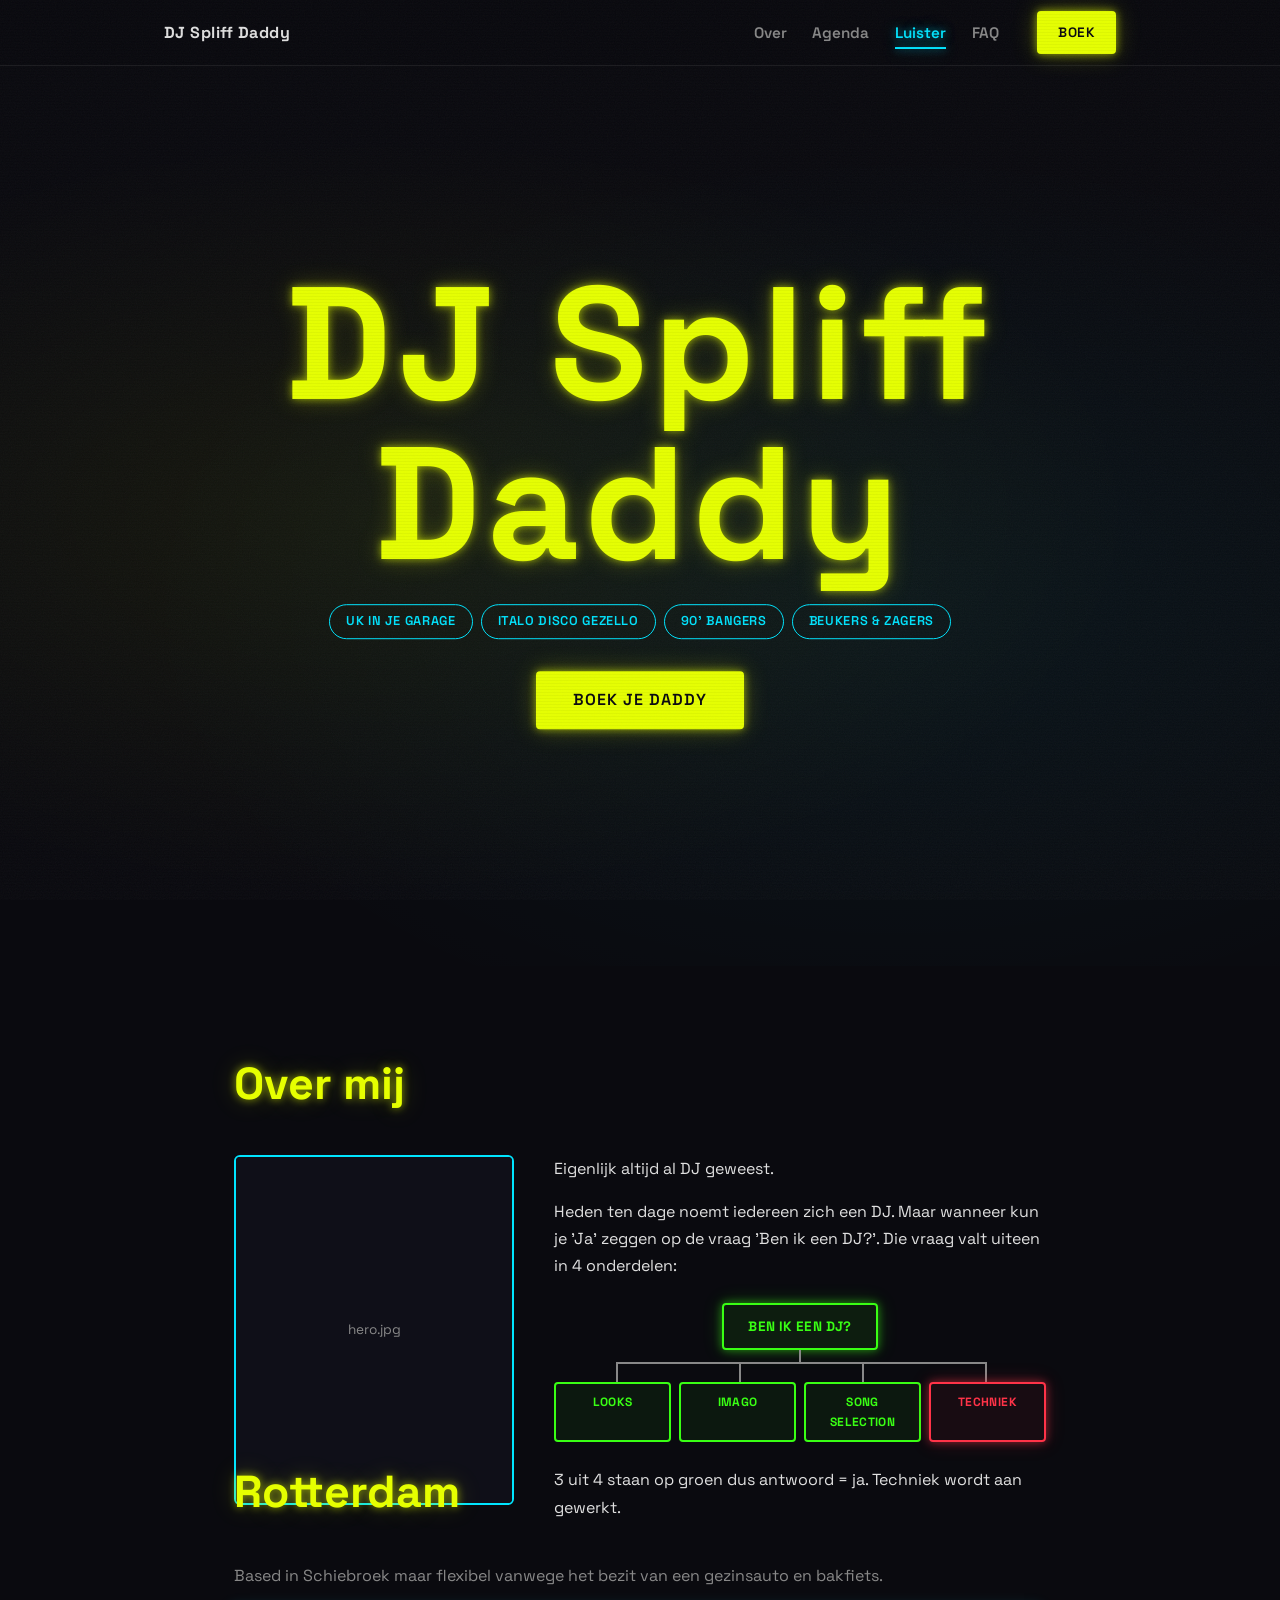
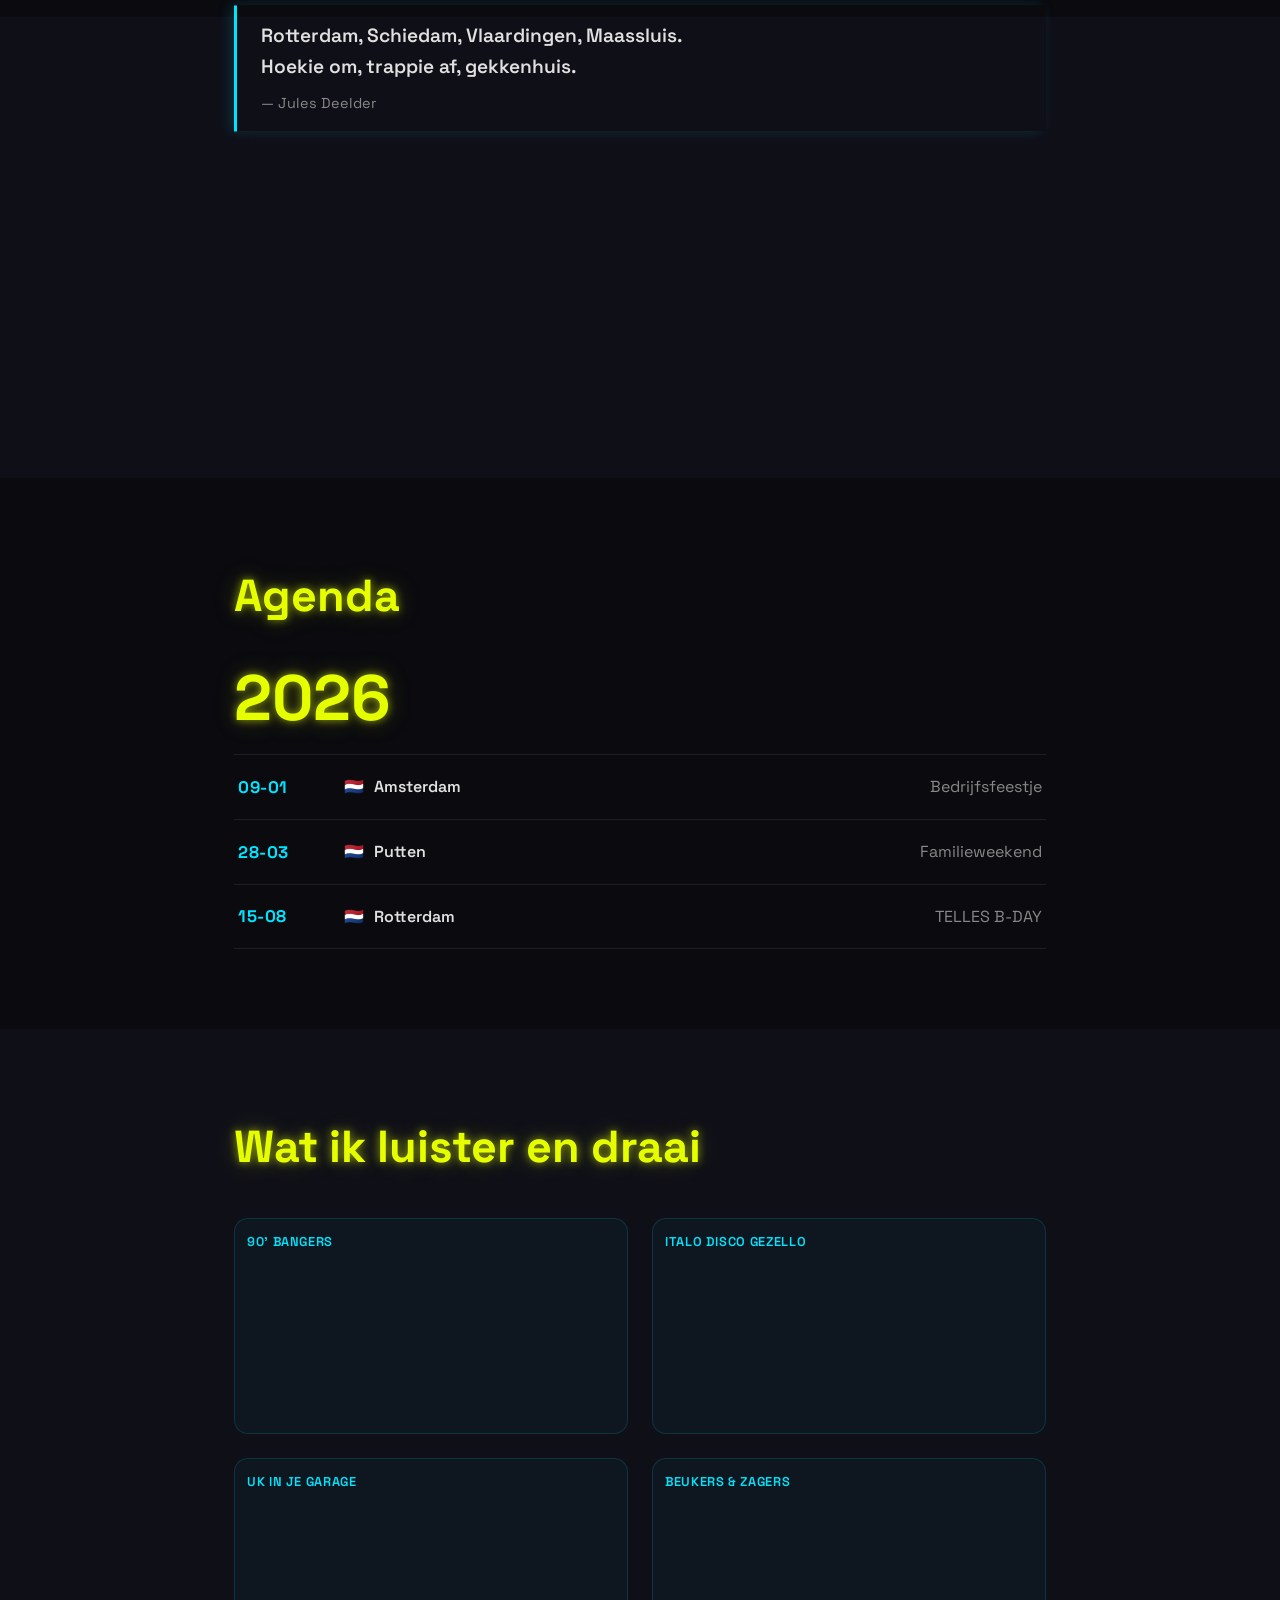
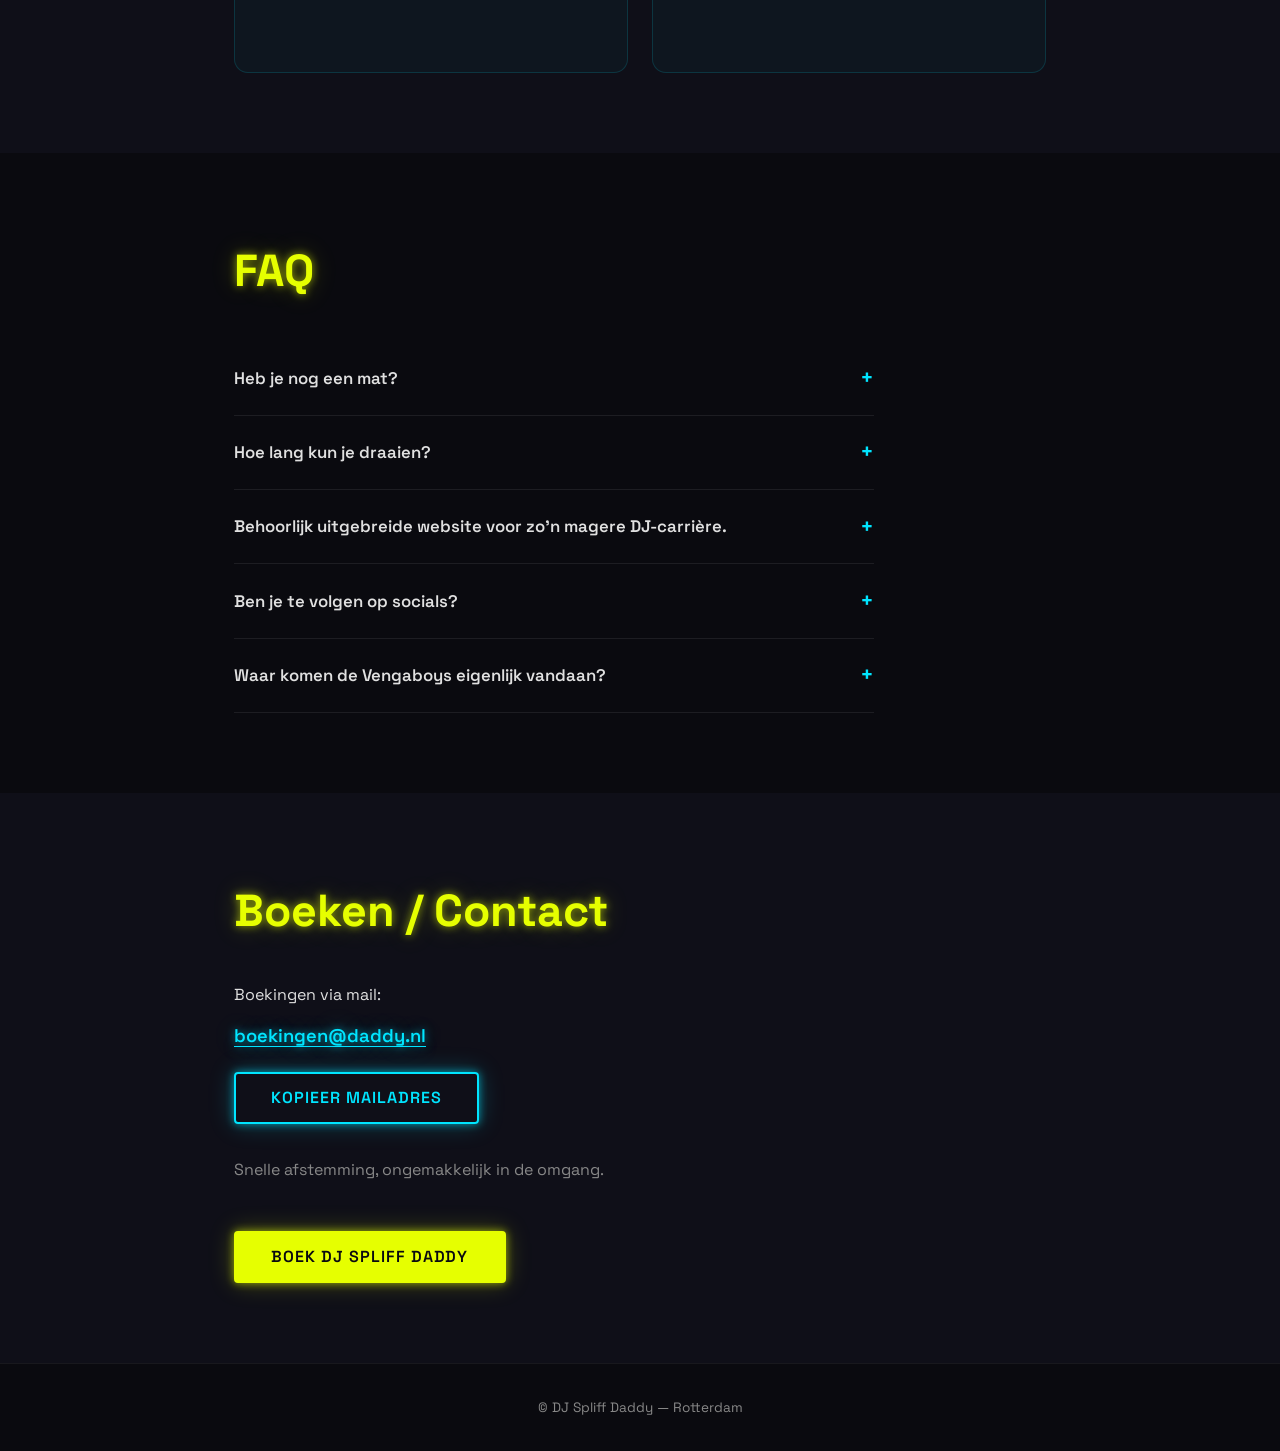
==== commit 8df8950c: "Agenda: 'Bedrijfsfeest REL' -> 'Bedrijfsfeestje' (werkgever anonimiseren) https://claude.ai/code/ses" ====
--- a/docs/index.html
+++ b/docs/index.html
@@ -159,7 +159,7 @@
           <li class="agenda__row">
             <span class="agenda__date">09-01</span>
             <span class="agenda__location"><span class="agenda__flag">🇳🇱</span> Amsterdam</span>
-            <span class="agenda__event">Bedrijfsfeest REL</span>
+            <span class="agenda__event">Bedrijfsfeestje</span>
           </li>
 
           <li class="agenda__row">
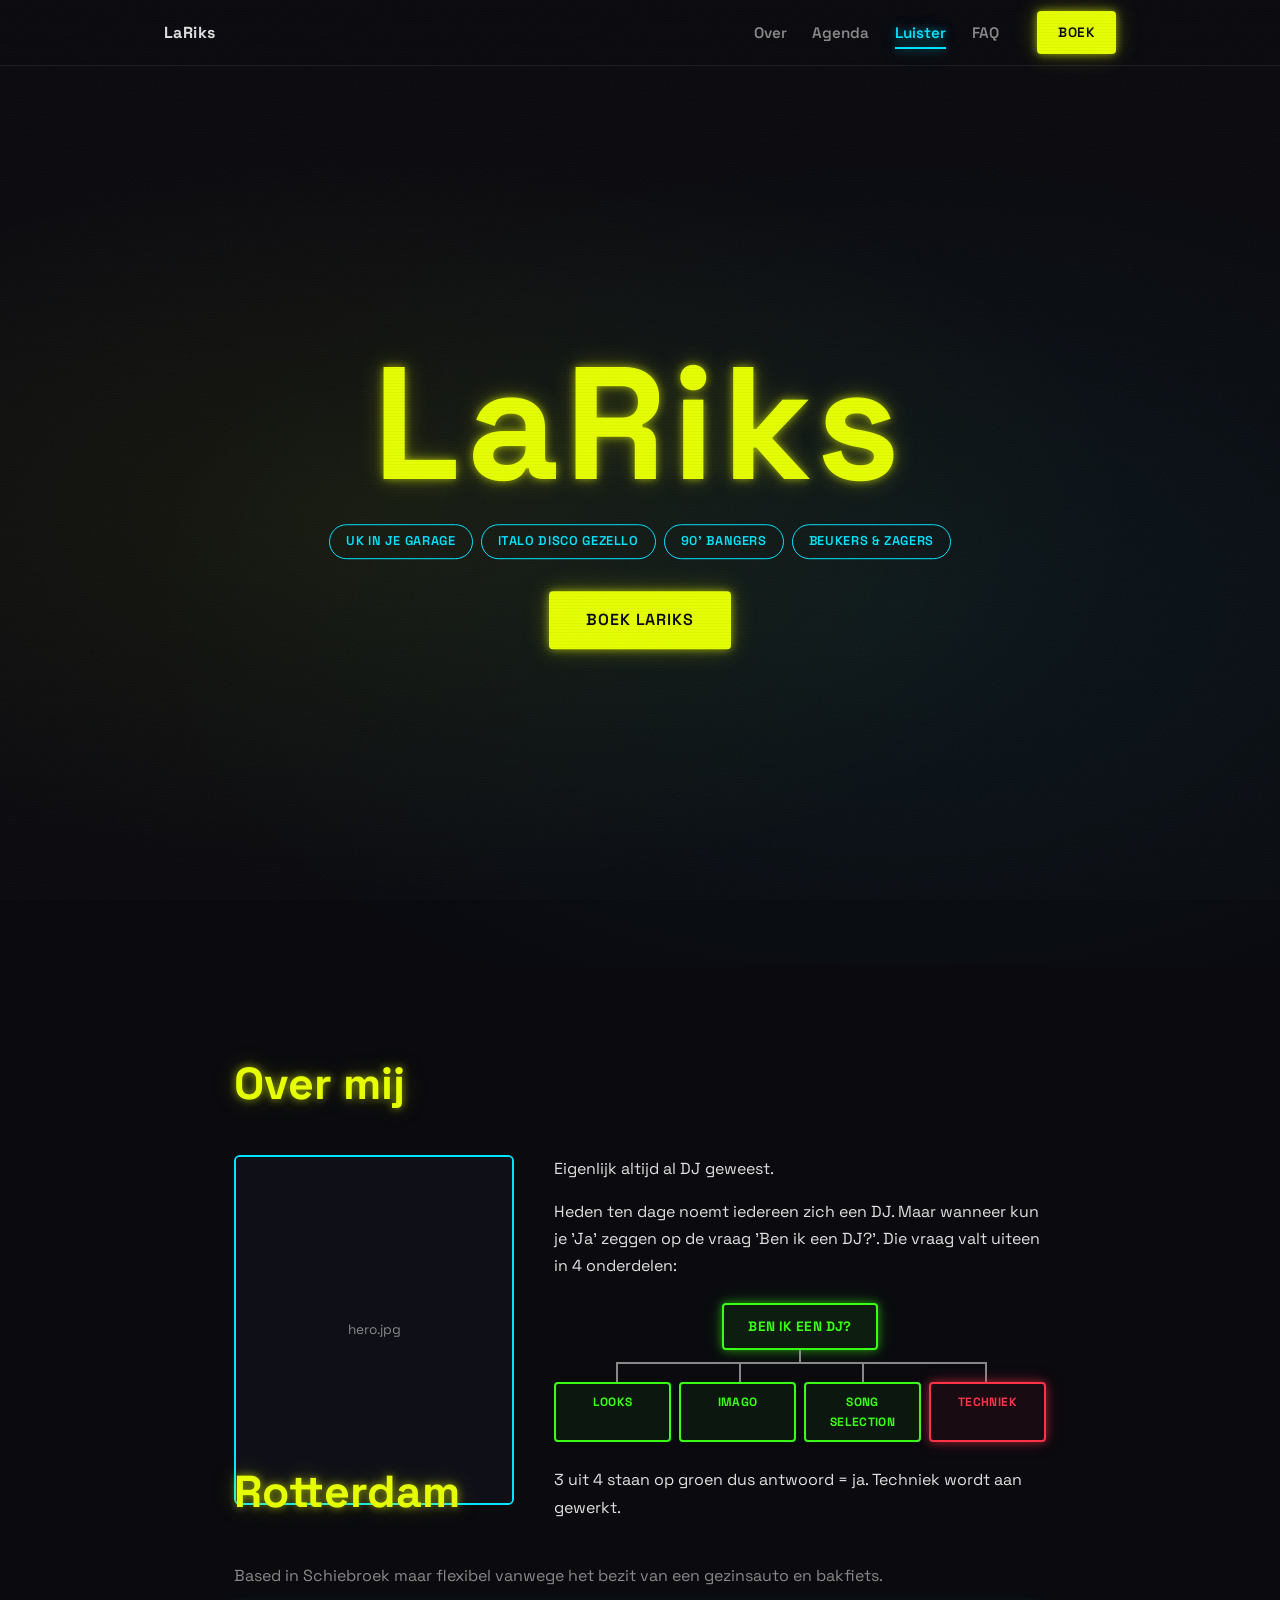
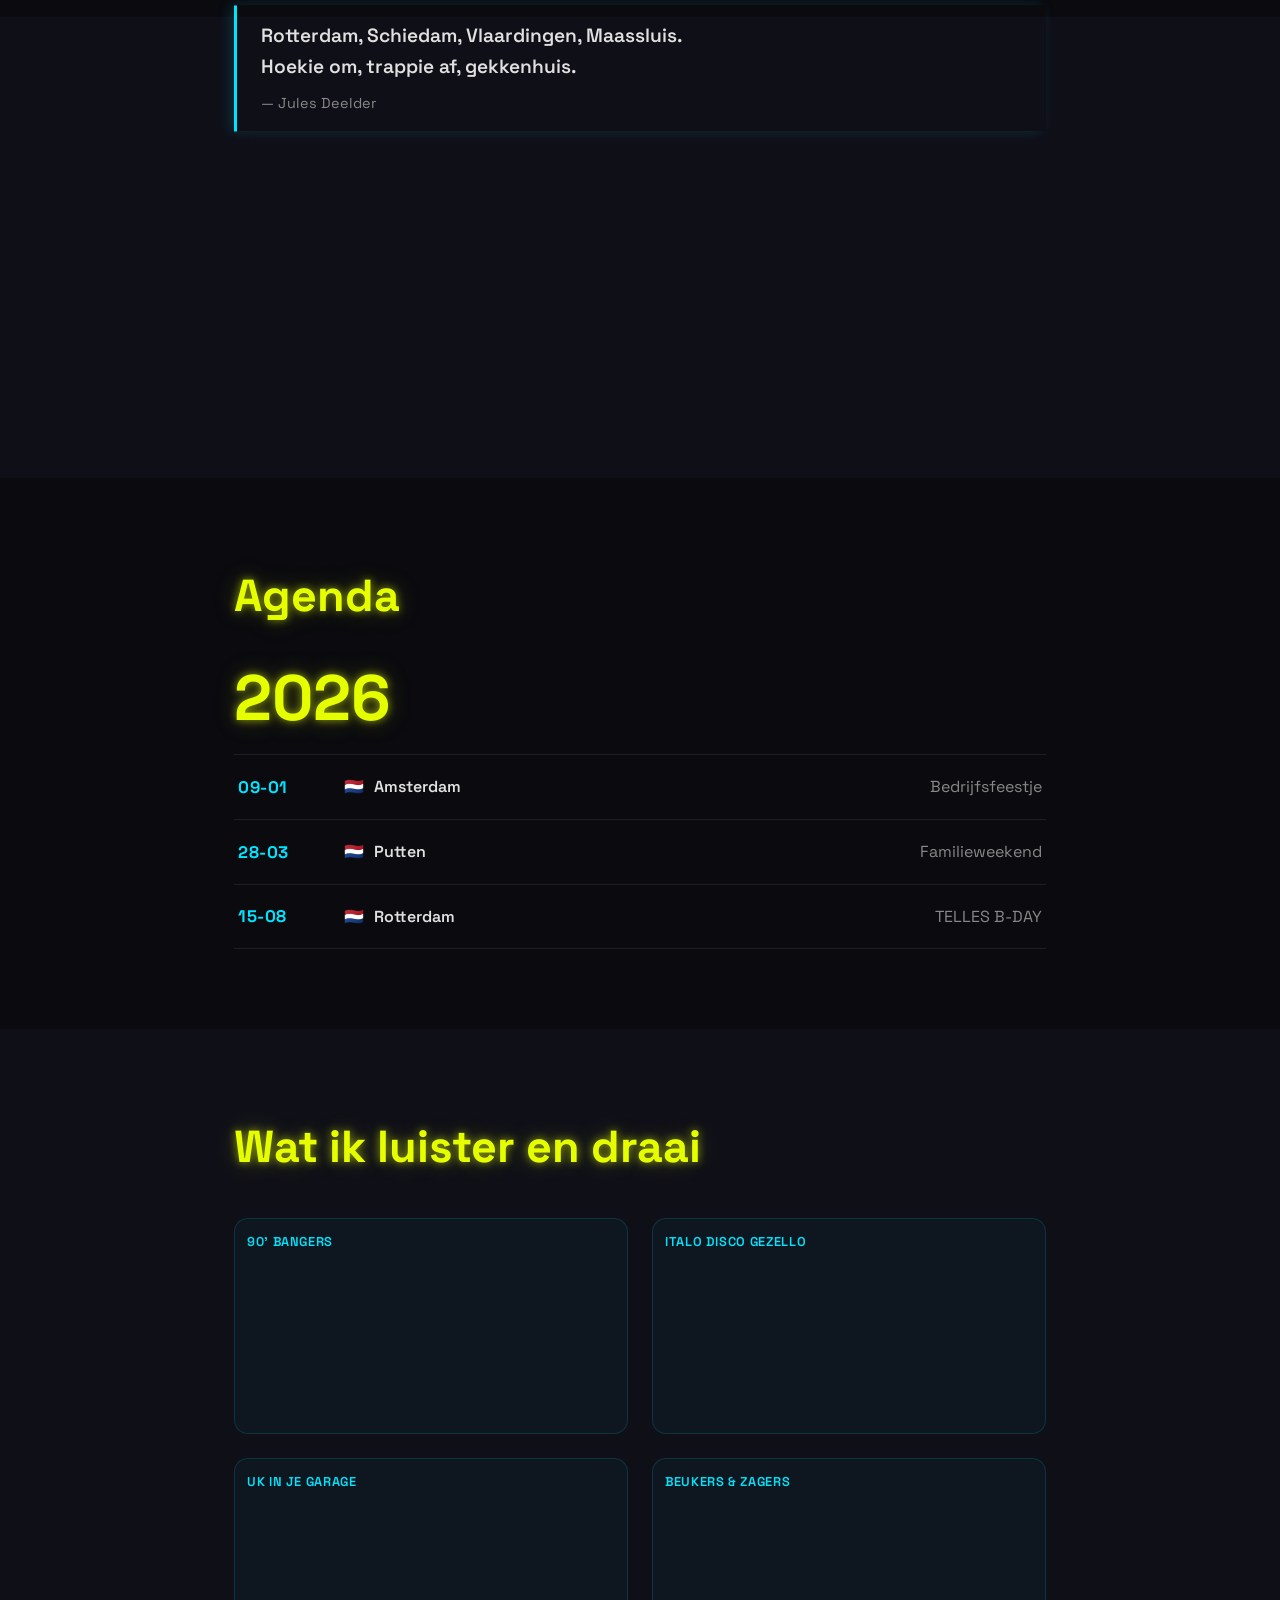
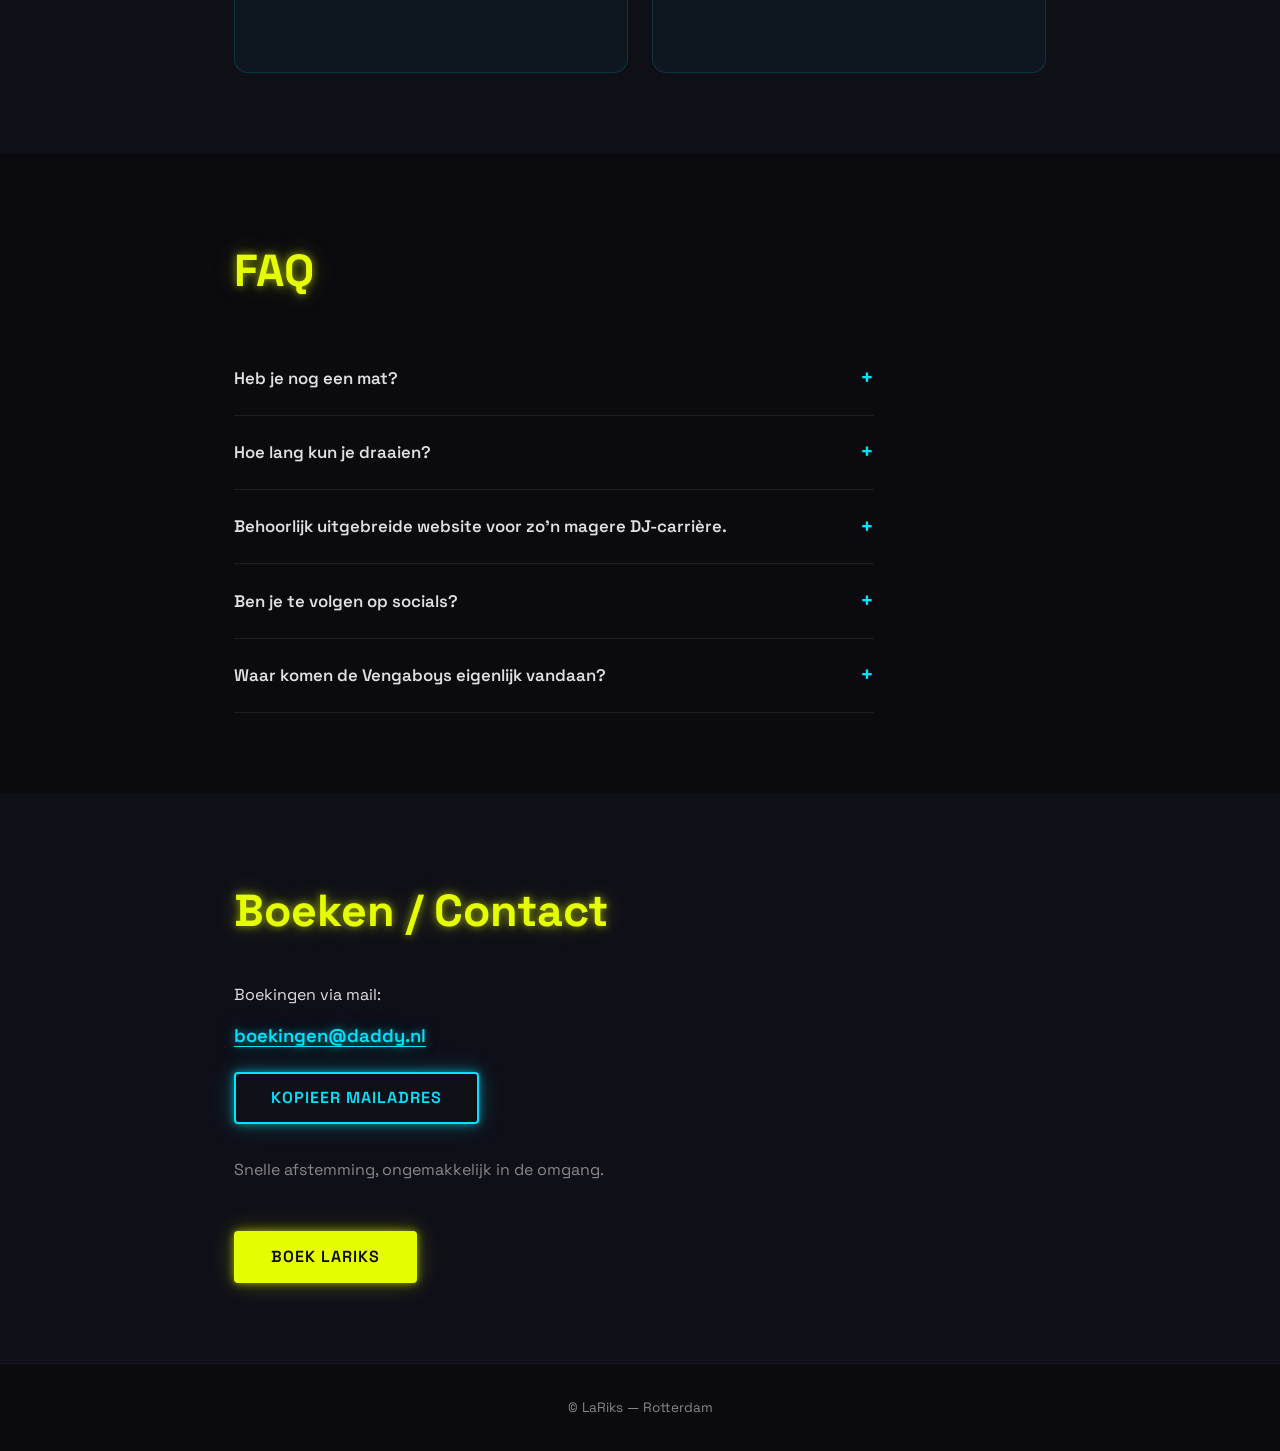
==== commit c42ab52e: "Artiestennaam gewijzigd naar LaRiks - DJ Spliff Daddy -> LaRiks overal (title, meta, nav, hero, foot" ====
--- a/docs/index.html
+++ b/docs/index.html
@@ -8,12 +8,12 @@
   <link rel="icon" href="data:image/svg+xml,<svg xmlns=%22http://www.w3.org/2000/svg%22 viewBox=%220 0 100 100%22><text y=%22.9em%22 font-size=%2290%22>🎧</text></svg>">
 
   <!-- SEO -->
-  <title>DJ Spliff Daddy — DJ uit Rotterdam | Boekingen</title>
-  <meta name="description" content="DJ Spliff Daddy — DJ uit Rotterdam. UK Garage, Italo Disco, 90's bangers en meer. Beschikbaar voor boekingen.">
+  <title>LaRiks — DJ uit Rotterdam | Boekingen</title>
+  <meta name="description" content="LaRiks — DJ uit Rotterdam. UK Garage, Italo Disco, 90's bangers en meer. Beschikbaar voor boekingen.">
 
   <!-- Open Graph -->
-  <meta property="og:title" content="DJ Spliff Daddy — DJ uit Rotterdam">
-  <meta property="og:description" content="DJ Spliff Daddy. UK in je Garage, Italo Disco Gezello & 90' Bangers.">
+  <meta property="og:title" content="LaRiks — DJ uit Rotterdam">
+  <meta property="og:description" content="LaRiks. UK in je Garage, Italo Disco Gezello & 90' Bangers.">
   <meta property="og:type" content="website">
   <meta property="og:image" content="assets/hero.jpg">
 
@@ -40,7 +40,7 @@
        ============================================ -->
   <nav class="site-nav" id="siteNav" aria-label="Hoofdnavigatie">
     <div class="site-nav__inner">
-      <a href="#hero" class="site-nav__brand">DJ Spliff Daddy</a>
+      <a href="#hero" class="site-nav__brand">LaRiks</a>
       <ul class="site-nav__links">
         <li><a href="#over" class="site-nav__link">Over</a></li>
         <li><a href="#agenda" class="site-nav__link">Agenda</a></li>
@@ -57,9 +57,9 @@
   <section class="hero" id="hero" data-parallax="0.3">
     <div class="hero__content">
       <div class="hero__photo">
-        <img src="assets/hero.jpg" alt="DJ Spliff Daddy" class="hero__photo-img" onerror="this.parentElement.style.display='none'">
-      </div>
-      <h1 class="hero__title neon-text">DJ Spliff Daddy</h1>
+        <img src="assets/hero.jpg" alt="LaRiks" class="hero__photo-img" onerror="this.parentElement.style.display='none'">
+      </div>
+      <h1 class="hero__title neon-text">LaRiks</h1>
 
       <!-- GENRE TAGS -->
       <div class="genre-tags">
@@ -69,7 +69,7 @@
         <a href="https://open.spotify.com/playlist/5kQzJcHHc57Rl9Vzh4SRj6?si=ad35b520052c4538" class="genre-tag" target="_blank" rel="noopener" aria-label="Beukers en zagers playlist op Spotify">Beukers &amp; zagers</a>
       </div>
 
-      <a href="#contact" class="btn btn--primary" aria-label="Scroll naar boekingssectie">BOEK JE DADDY</a>
+      <a href="#contact" class="btn btn--primary" aria-label="Scroll naar boekingssectie">BOEK LARIKS</a>
     </div>
   </section>
 
@@ -85,7 +85,7 @@
         <div class="photo-frame glow-pulse" id="photo-about">
           <img
             src="assets/hero.jpg"
-            alt="Portretfoto van DJ Spliff Daddy"
+            alt="Portretfoto van LaRiks"
             class="photo-frame__img"
             loading="lazy"
             onerror="this.parentElement.classList.add('photo-frame--fallback')"
@@ -290,7 +290,7 @@
           De mailto-link en kopieerknop passen zich automatisch aan.
         -->
         <p class="contact-email">
-          <a href="#" class="email-link" id="emailLink" data-mailto="rikvberkel@gmail.com" aria-label="Stuur een mail naar DJ Spliff Daddy">
+          <a href="#" class="email-link" id="emailLink" data-mailto="rikvberkel@gmail.com" aria-label="Stuur een mail naar LaRiks">
             <span id="emailAddress">boekingen@daddy.nl</span>
           </a>
         </p>
@@ -305,7 +305,7 @@
           <p>Snelle afstemming, ongemakkelijk in de omgang.</p>
         </div>
 
-        <button class="btn btn--primary" id="ctaContact" aria-label="Stuur een boekingsmail naar DJ Spliff Daddy">Boek DJ Spliff Daddy</button>
+        <button class="btn btn--primary" id="ctaContact" aria-label="Stuur een boekingsmail naar LaRiks">Boek LaRiks</button>
       </div>
     </div>
   </section>
@@ -314,7 +314,7 @@
        FOOTER
        ============================================ -->
   <footer class="footer">
-    <p>&copy; DJ Spliff Daddy — Rotterdam</p>
+    <p>&copy; LaRiks — Rotterdam</p>
   </footer>
 
   <script src="main.js"></script>
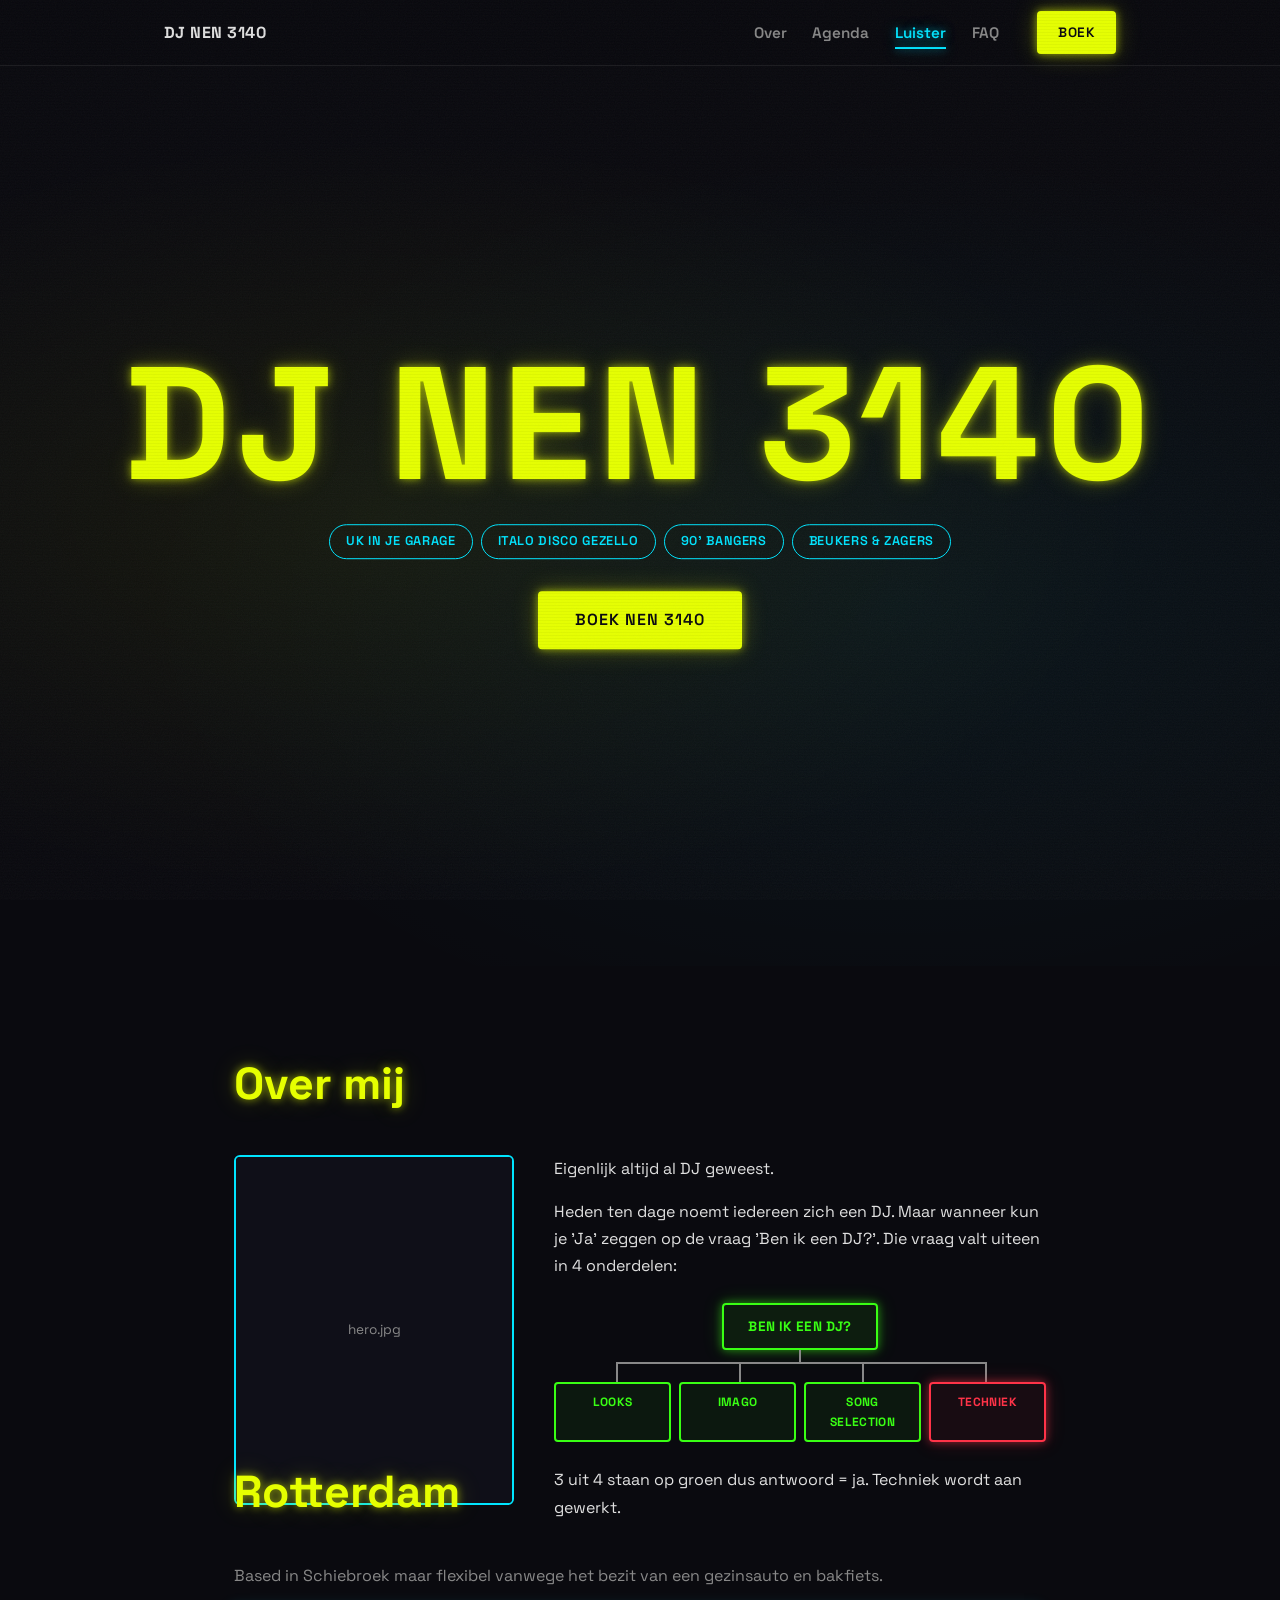
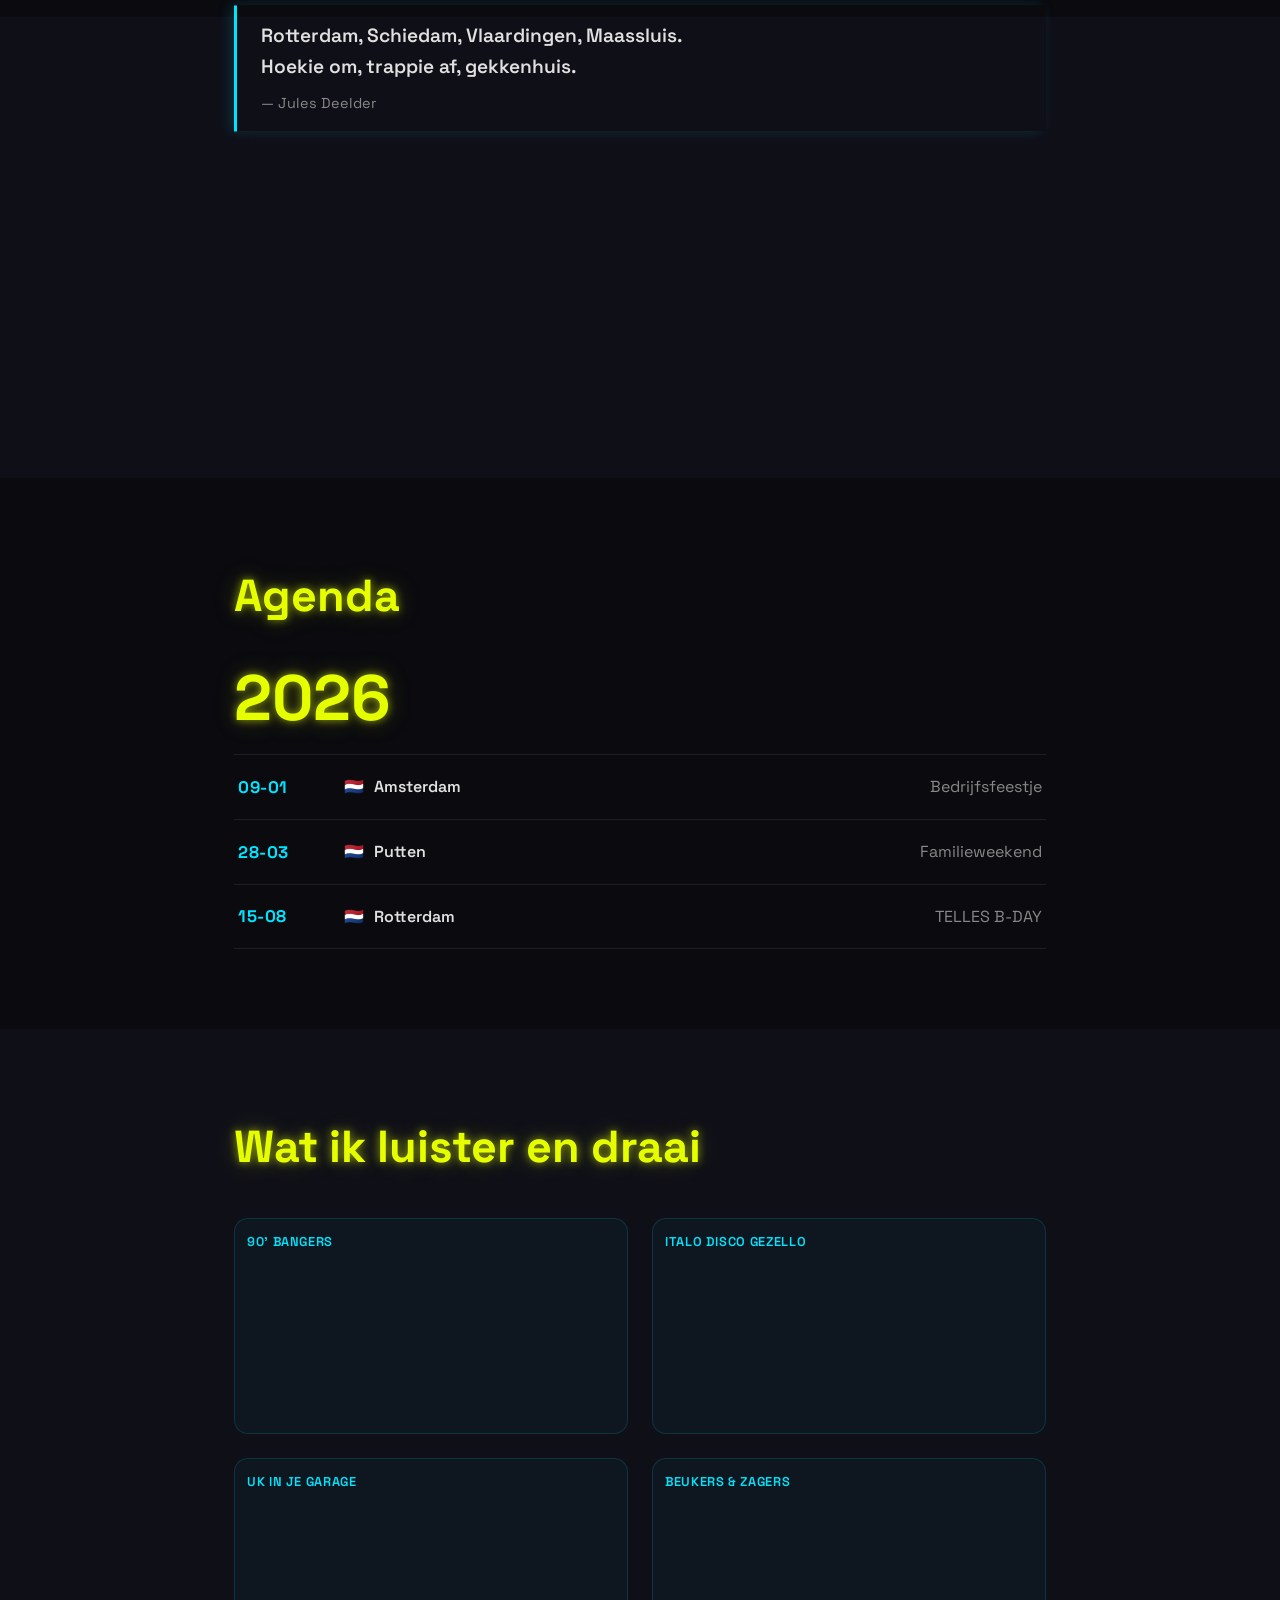
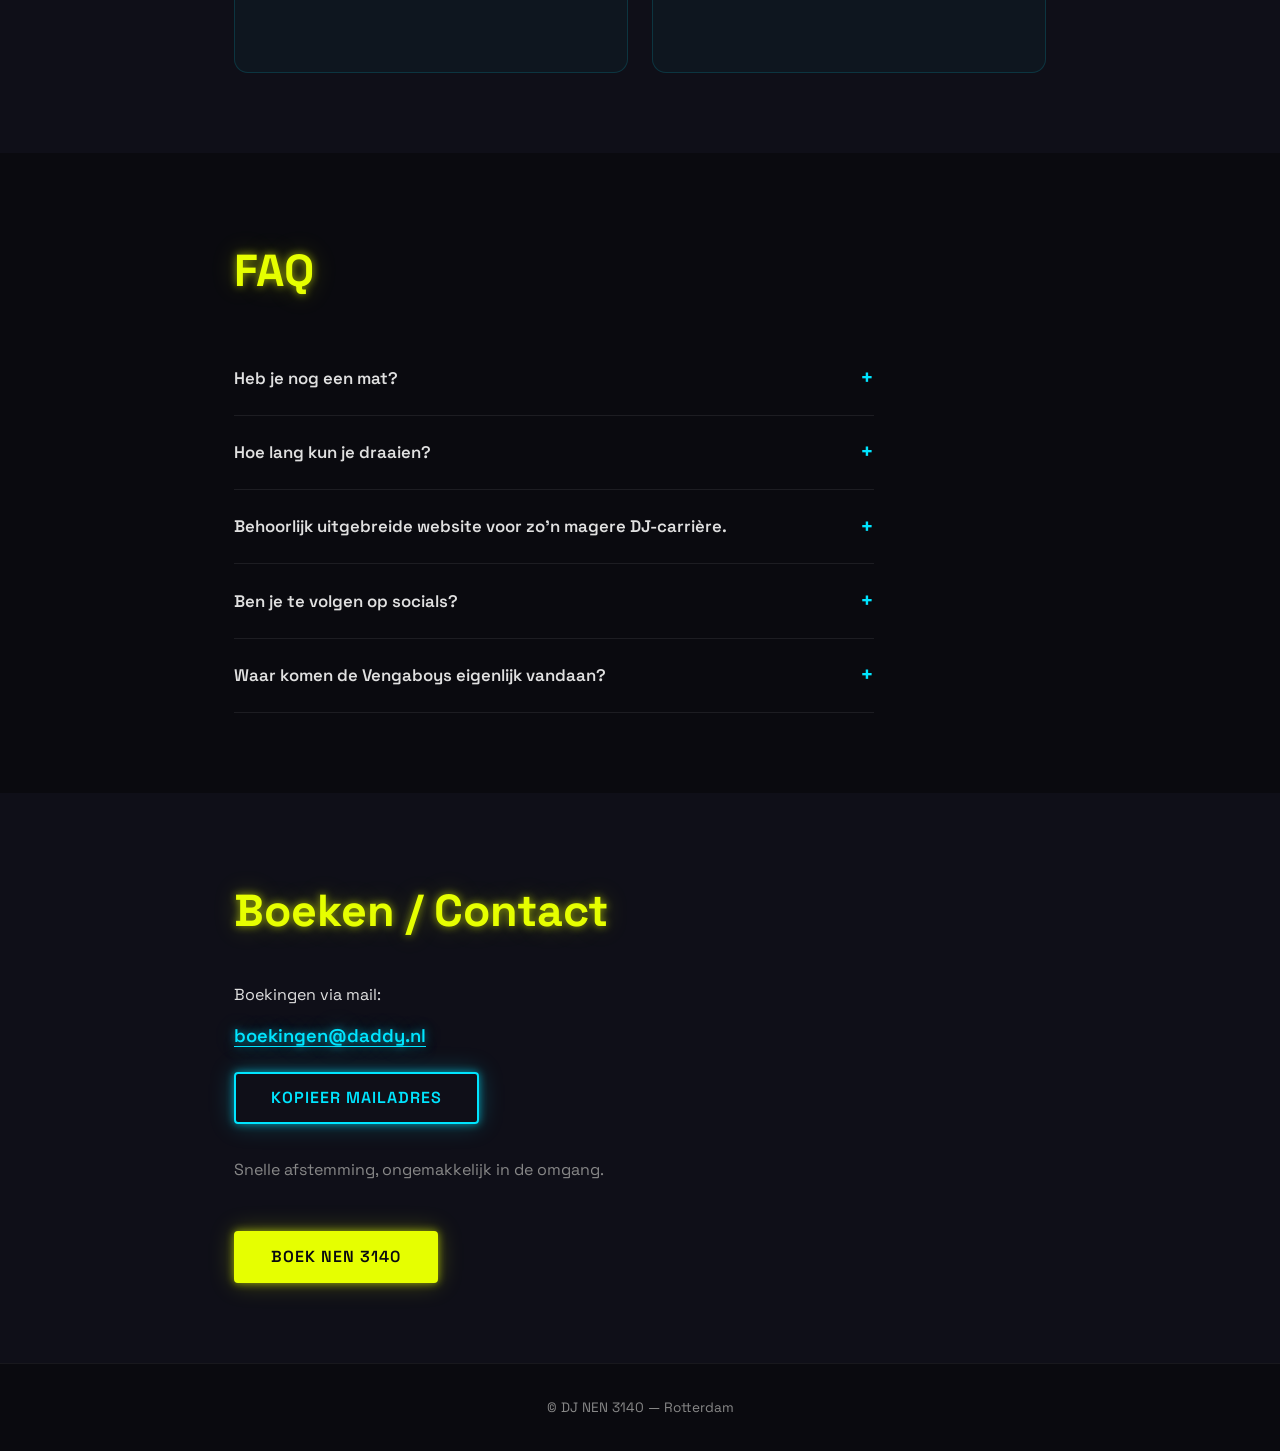
==== commit 6dbe18b3: "Artiestennaam gewijzigd naar DJ NEN 3140 - LaRiks -> DJ NEN 3140 overal (title, meta, nav, hero, foo" ====
--- a/docs/index.html
+++ b/docs/index.html
@@ -8,12 +8,12 @@
   <link rel="icon" href="data:image/svg+xml,<svg xmlns=%22http://www.w3.org/2000/svg%22 viewBox=%220 0 100 100%22><text y=%22.9em%22 font-size=%2290%22>🎧</text></svg>">
 
   <!-- SEO -->
-  <title>LaRiks — DJ uit Rotterdam | Boekingen</title>
-  <meta name="description" content="LaRiks — DJ uit Rotterdam. UK Garage, Italo Disco, 90's bangers en meer. Beschikbaar voor boekingen.">
+  <title>DJ NEN 3140 — DJ uit Rotterdam | Boekingen</title>
+  <meta name="description" content="DJ NEN 3140 — DJ uit Rotterdam. UK Garage, Italo Disco, 90's bangers en meer. Beschikbaar voor boekingen.">
 
   <!-- Open Graph -->
-  <meta property="og:title" content="LaRiks — DJ uit Rotterdam">
-  <meta property="og:description" content="LaRiks. UK in je Garage, Italo Disco Gezello & 90' Bangers.">
+  <meta property="og:title" content="DJ NEN 3140 — Rotterdam">
+  <meta property="og:description" content="DJ NEN 3140. UK in je Garage, Italo Disco Gezello & 90' Bangers.">
   <meta property="og:type" content="website">
   <meta property="og:image" content="assets/hero.jpg">
 
@@ -40,7 +40,7 @@
        ============================================ -->
   <nav class="site-nav" id="siteNav" aria-label="Hoofdnavigatie">
     <div class="site-nav__inner">
-      <a href="#hero" class="site-nav__brand">LaRiks</a>
+      <a href="#hero" class="site-nav__brand">DJ NEN 3140</a>
       <ul class="site-nav__links">
         <li><a href="#over" class="site-nav__link">Over</a></li>
         <li><a href="#agenda" class="site-nav__link">Agenda</a></li>
@@ -57,9 +57,9 @@
   <section class="hero" id="hero" data-parallax="0.3">
     <div class="hero__content">
       <div class="hero__photo">
-        <img src="assets/hero.jpg" alt="LaRiks" class="hero__photo-img" onerror="this.parentElement.style.display='none'">
-      </div>
-      <h1 class="hero__title neon-text">LaRiks</h1>
+        <img src="assets/hero.jpg" alt="DJ NEN 3140" class="hero__photo-img" onerror="this.parentElement.style.display='none'">
+      </div>
+      <h1 class="hero__title neon-text">DJ NEN 3140</h1>
 
       <!-- GENRE TAGS -->
       <div class="genre-tags">
@@ -69,7 +69,7 @@
         <a href="https://open.spotify.com/playlist/5kQzJcHHc57Rl9Vzh4SRj6?si=ad35b520052c4538" class="genre-tag" target="_blank" rel="noopener" aria-label="Beukers en zagers playlist op Spotify">Beukers &amp; zagers</a>
       </div>
 
-      <a href="#contact" class="btn btn--primary" aria-label="Scroll naar boekingssectie">BOEK LARIKS</a>
+      <a href="#contact" class="btn btn--primary" aria-label="Scroll naar boekingssectie">BOEK NEN 3140</a>
     </div>
   </section>
 
@@ -85,7 +85,7 @@
         <div class="photo-frame glow-pulse" id="photo-about">
           <img
             src="assets/hero.jpg"
-            alt="Portretfoto van LaRiks"
+            alt="Portretfoto van DJ NEN 3140"
             class="photo-frame__img"
             loading="lazy"
             onerror="this.parentElement.classList.add('photo-frame--fallback')"
@@ -290,7 +290,7 @@
           De mailto-link en kopieerknop passen zich automatisch aan.
         -->
         <p class="contact-email">
-          <a href="#" class="email-link" id="emailLink" data-mailto="rikvberkel@gmail.com" aria-label="Stuur een mail naar LaRiks">
+          <a href="#" class="email-link" id="emailLink" data-mailto="rikvberkel@gmail.com" aria-label="Stuur een mail naar DJ NEN 3140">
             <span id="emailAddress">boekingen@daddy.nl</span>
           </a>
         </p>
@@ -305,7 +305,7 @@
           <p>Snelle afstemming, ongemakkelijk in de omgang.</p>
         </div>
 
-        <button class="btn btn--primary" id="ctaContact" aria-label="Stuur een boekingsmail naar LaRiks">Boek LaRiks</button>
+        <button class="btn btn--primary" id="ctaContact" aria-label="Stuur een boekingsmail naar DJ NEN 3140">Boek NEN 3140</button>
       </div>
     </div>
   </section>
@@ -314,7 +314,7 @@
        FOOTER
        ============================================ -->
   <footer class="footer">
-    <p>&copy; LaRiks — Rotterdam</p>
+    <p>&copy; DJ NEN 3140 — Rotterdam</p>
   </footer>
 
   <script src="main.js"></script>
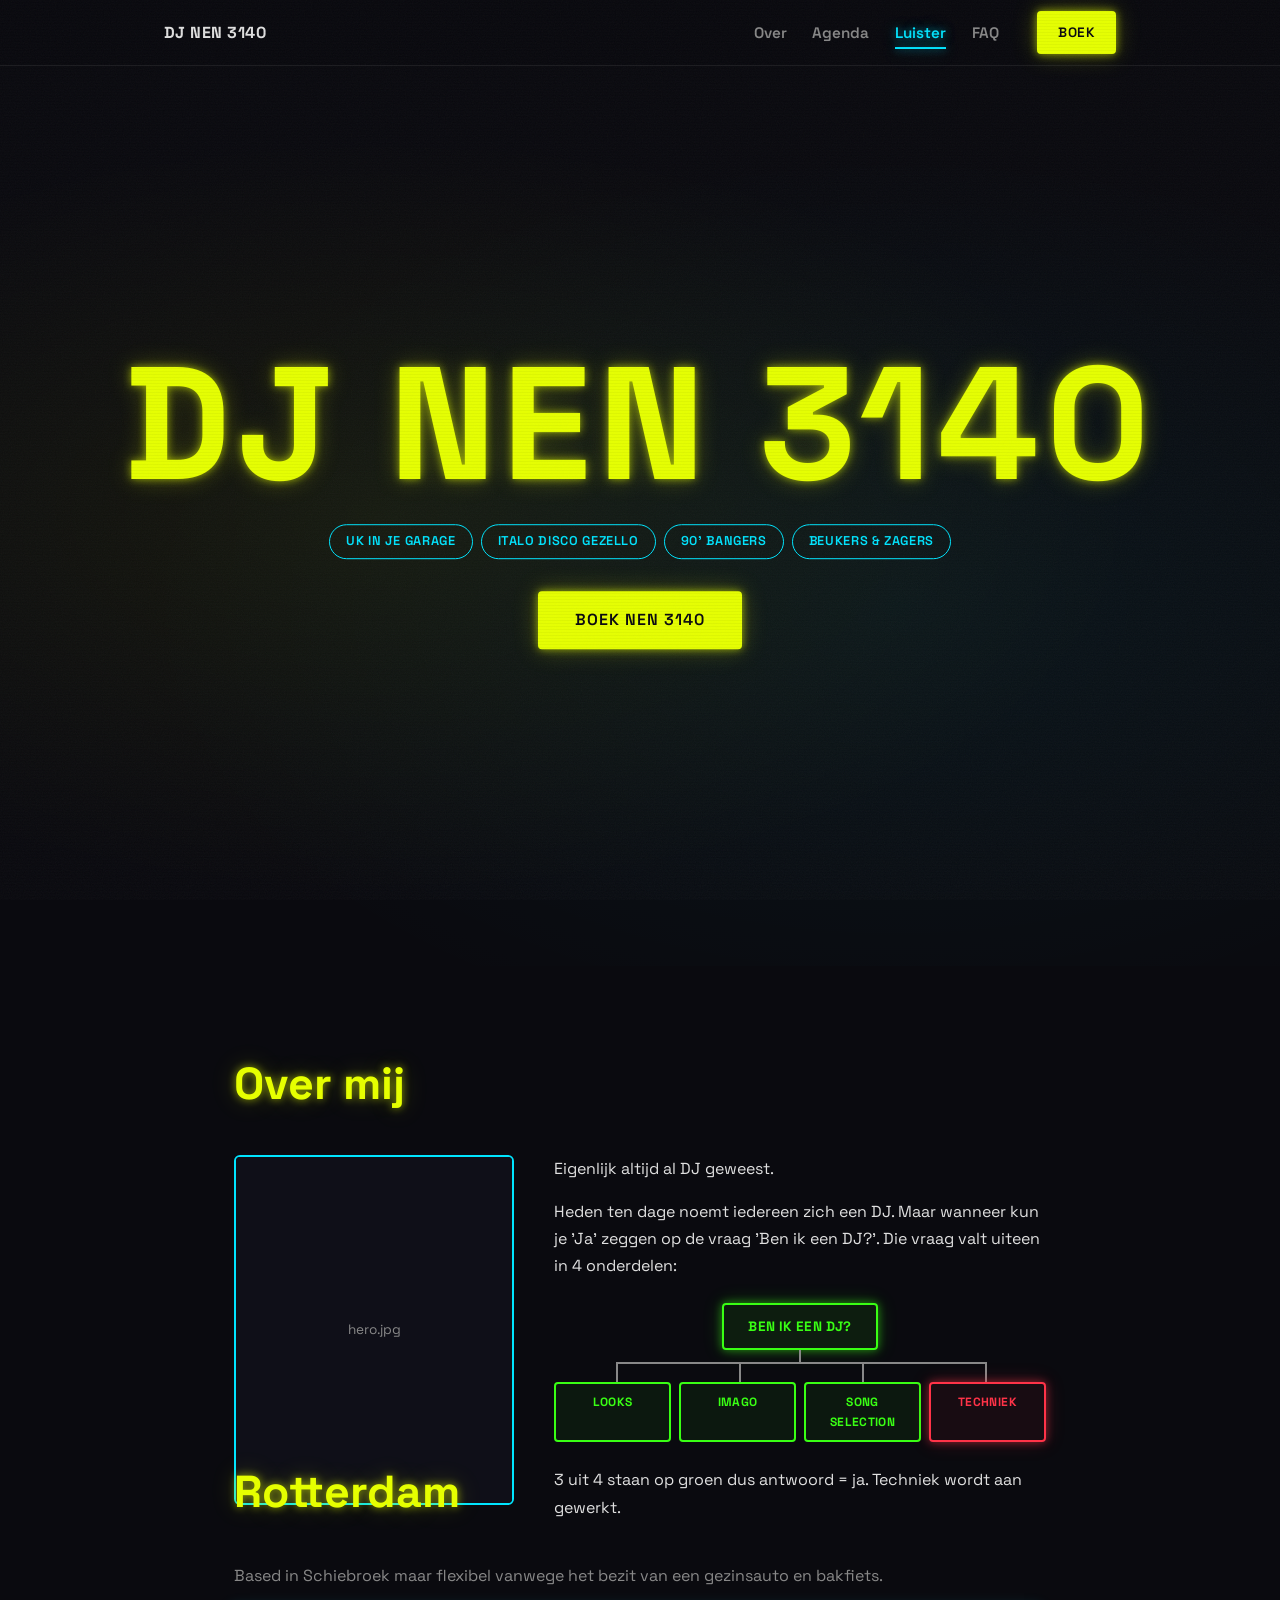
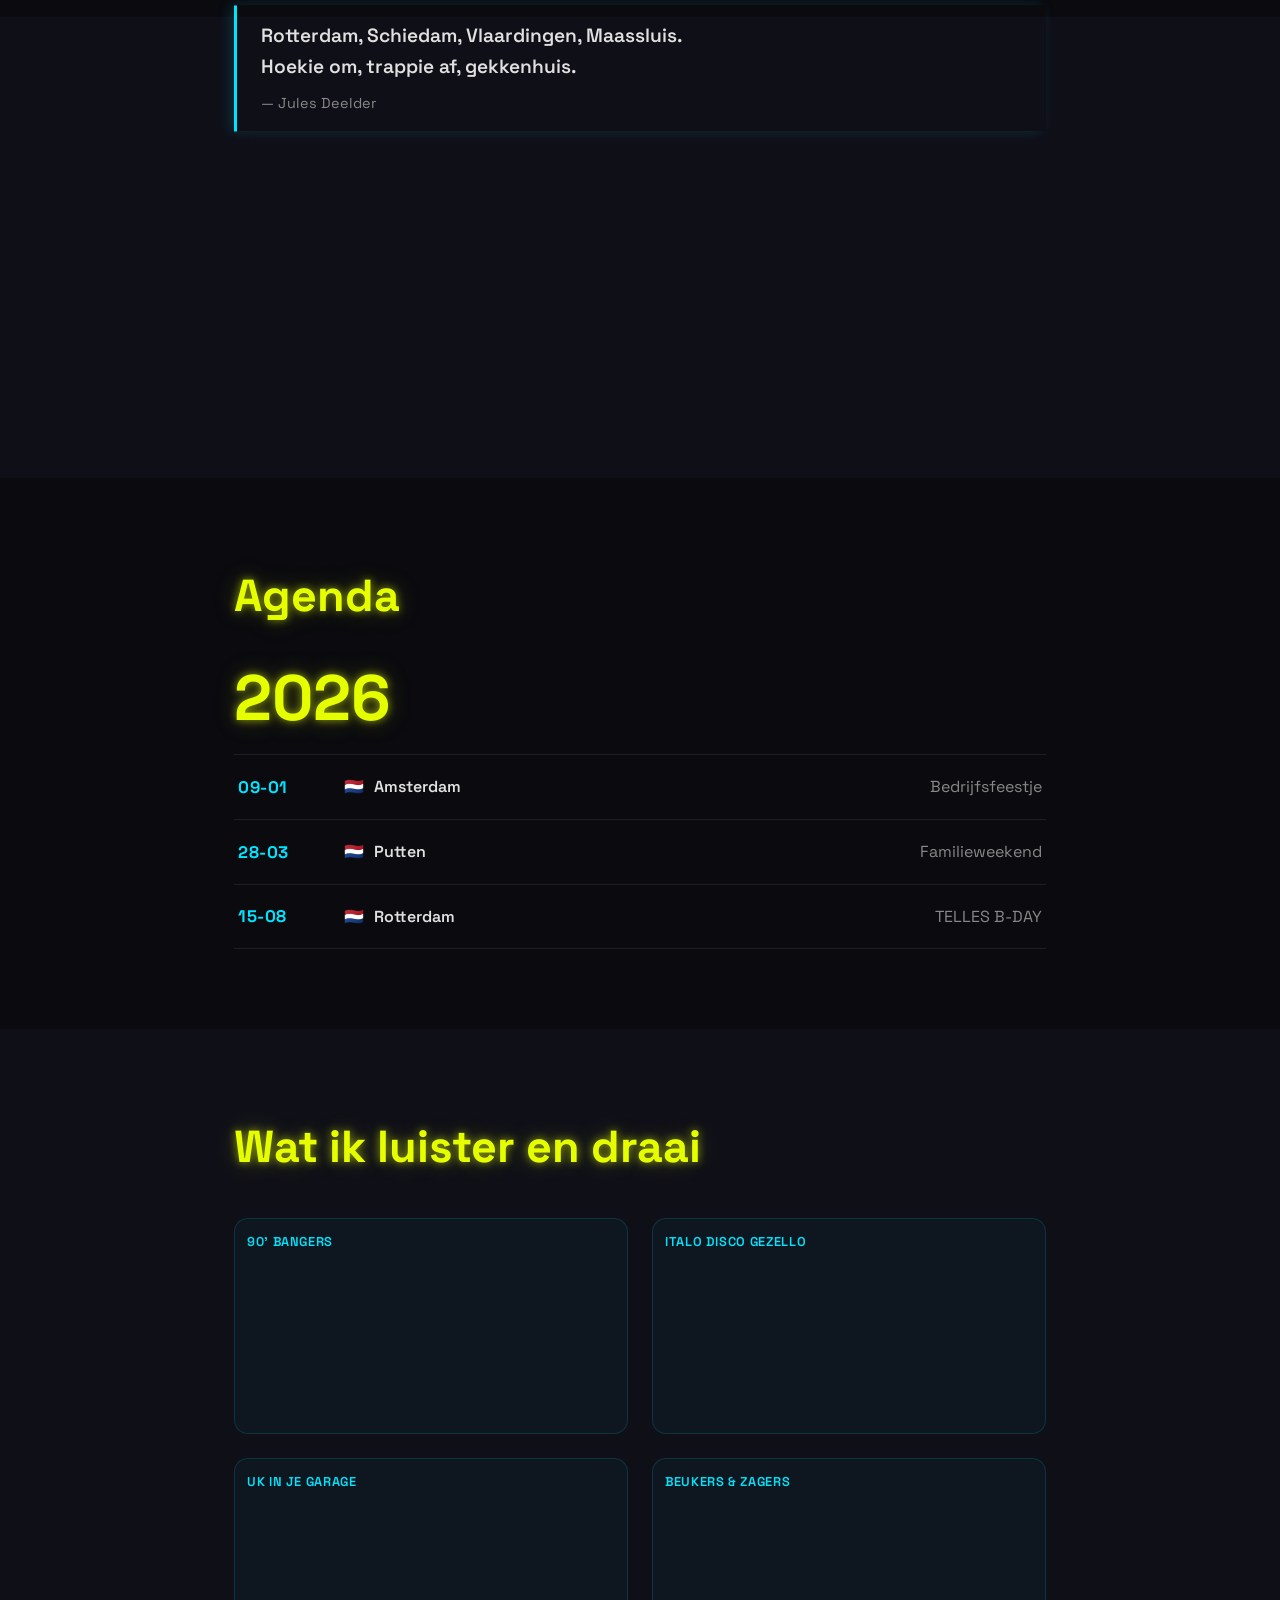
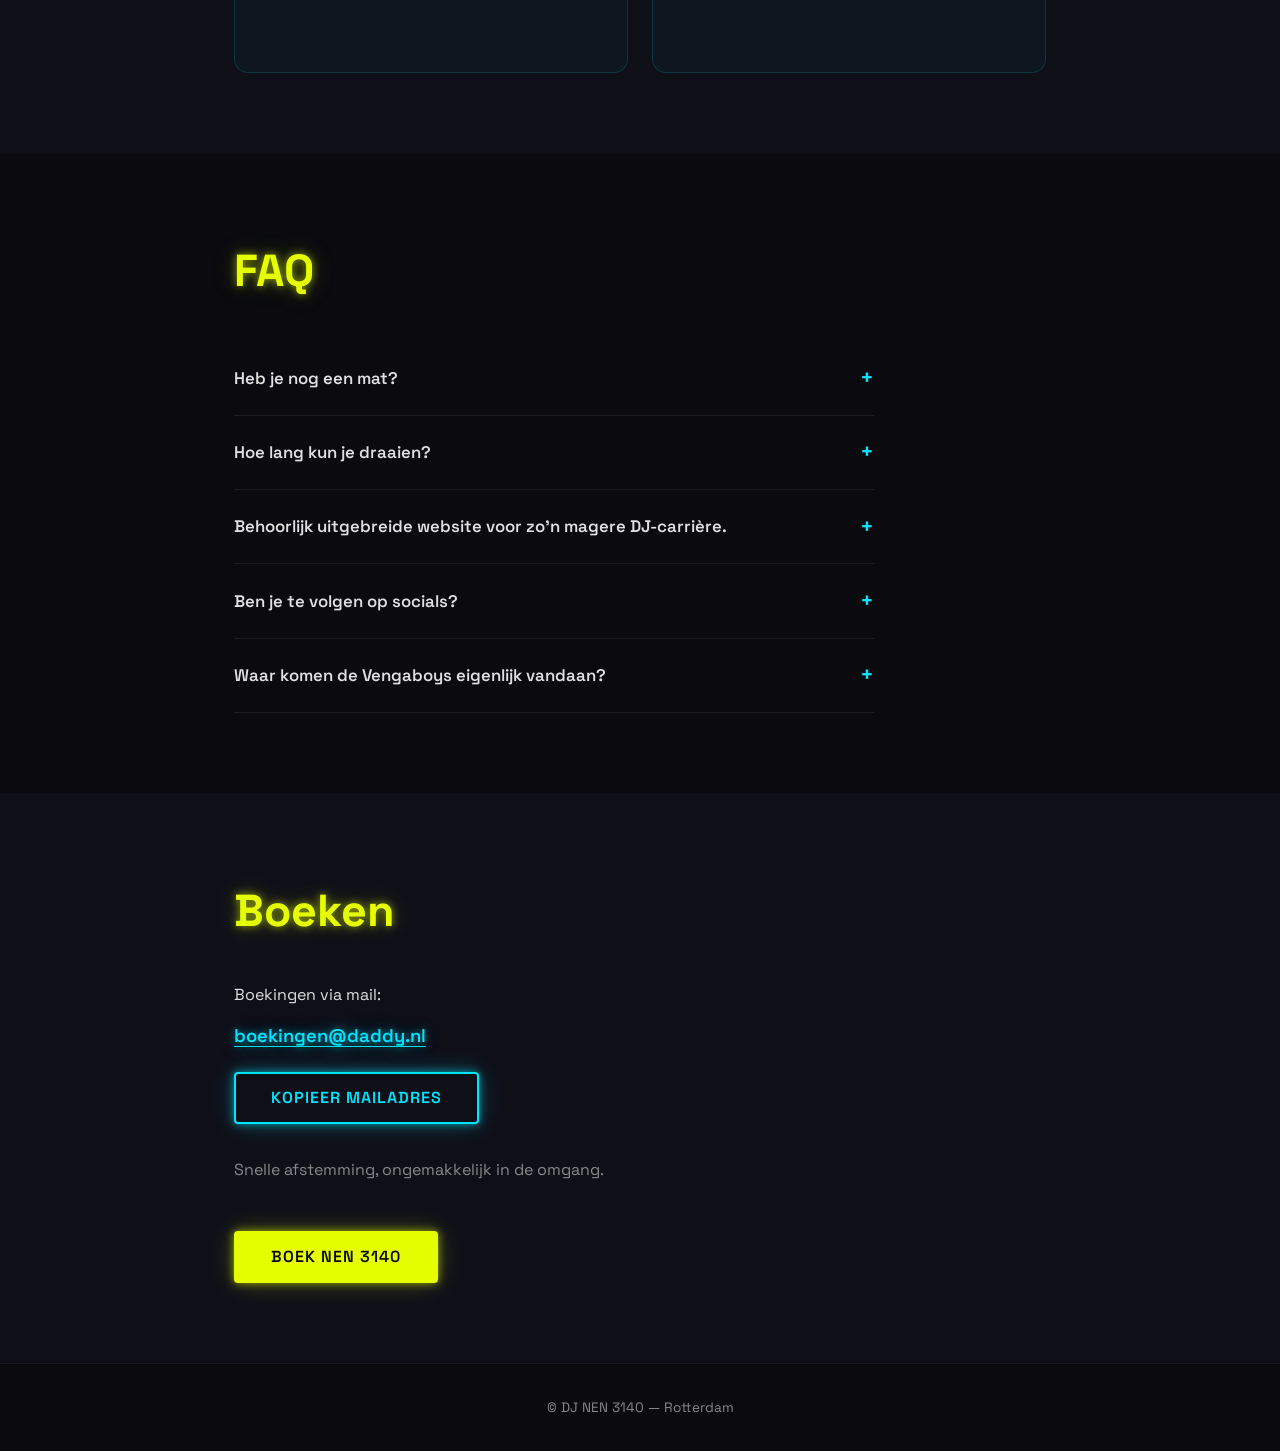
==== commit 9f030db7: "Contact-heading: 'Boeken / Contact' -> 'Boeken' https://claude.ai/code/session_01ERhdSVkAVQHvj8tGALR" ====
--- a/docs/index.html
+++ b/docs/index.html
@@ -280,7 +280,7 @@
        ============================================ -->
   <section class="section section--alt" id="contact">
     <div class="container">
-      <h2 class="section__heading neon-text">Boeken / Contact</h2>
+      <h2 class="section__heading neon-text">Boeken</h2>
       <div class="contact-block fade-in">
         <p>Boekingen via mail:</p>
 
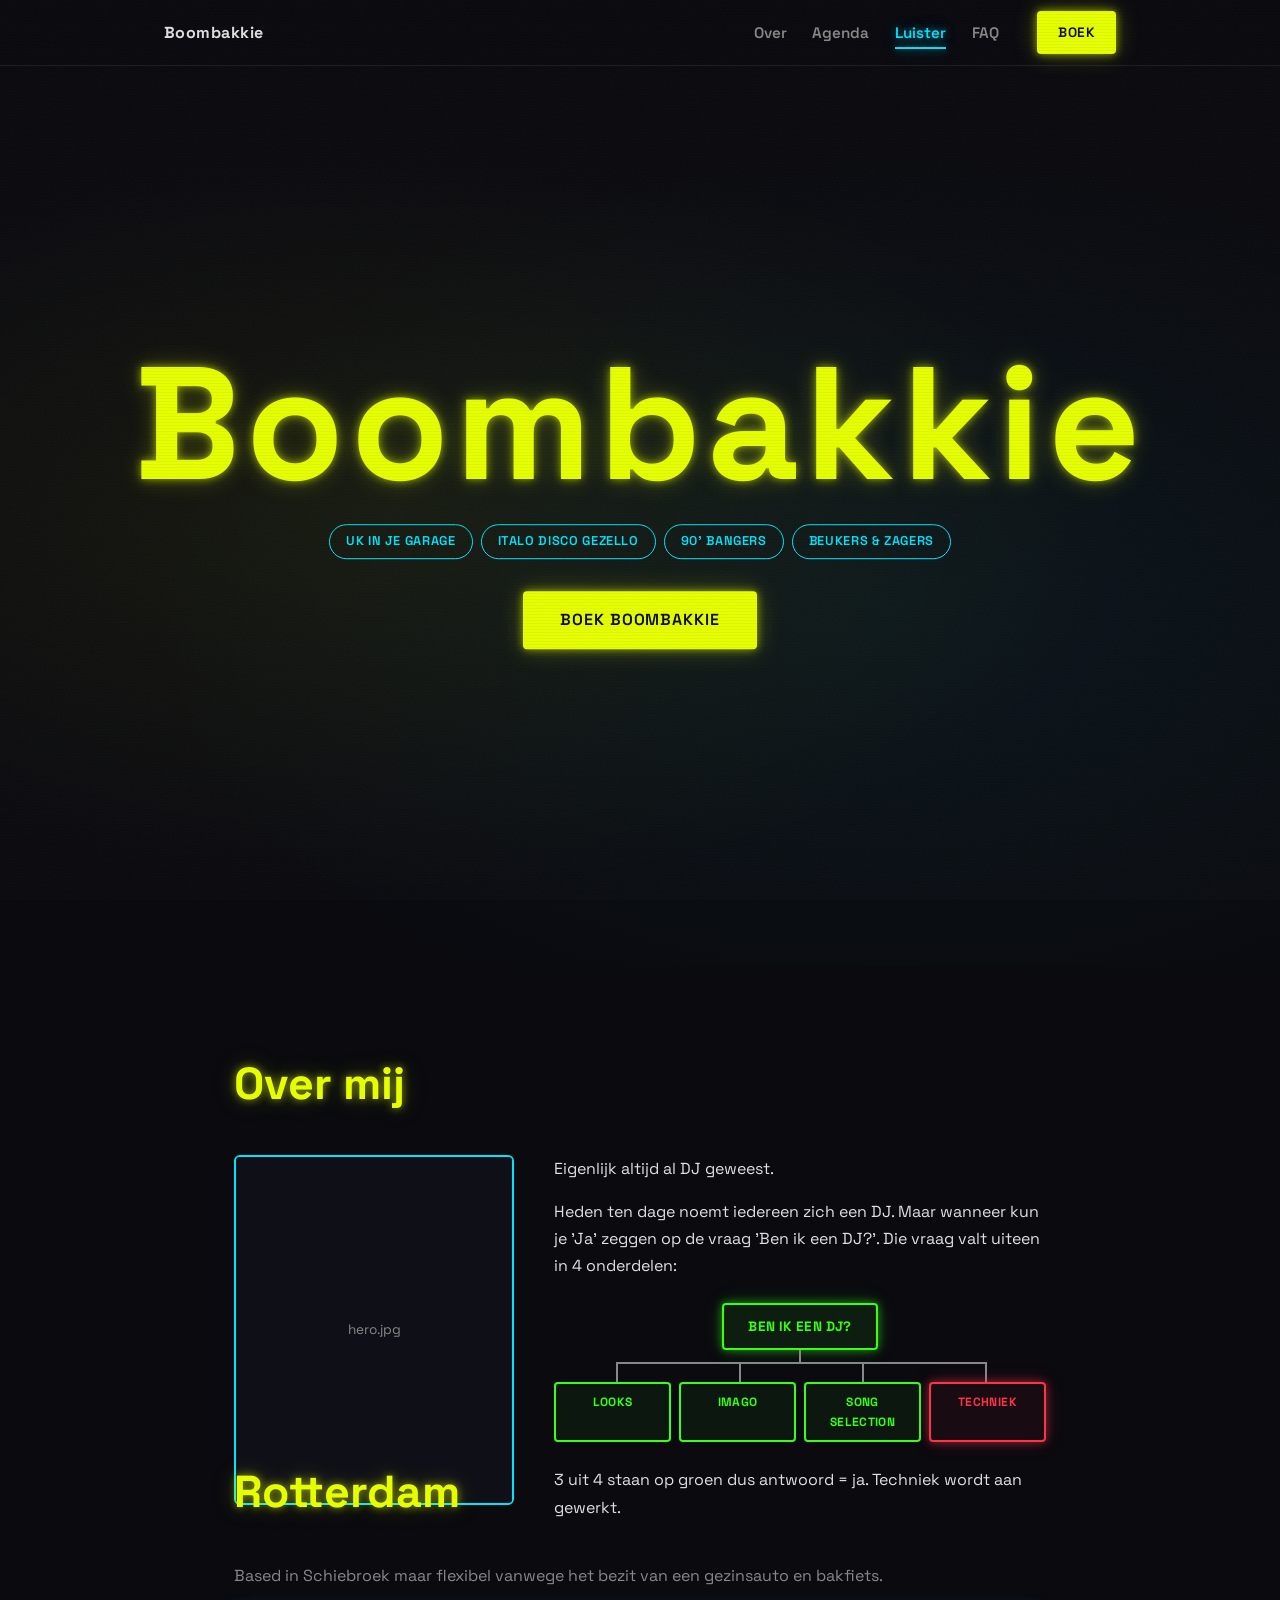
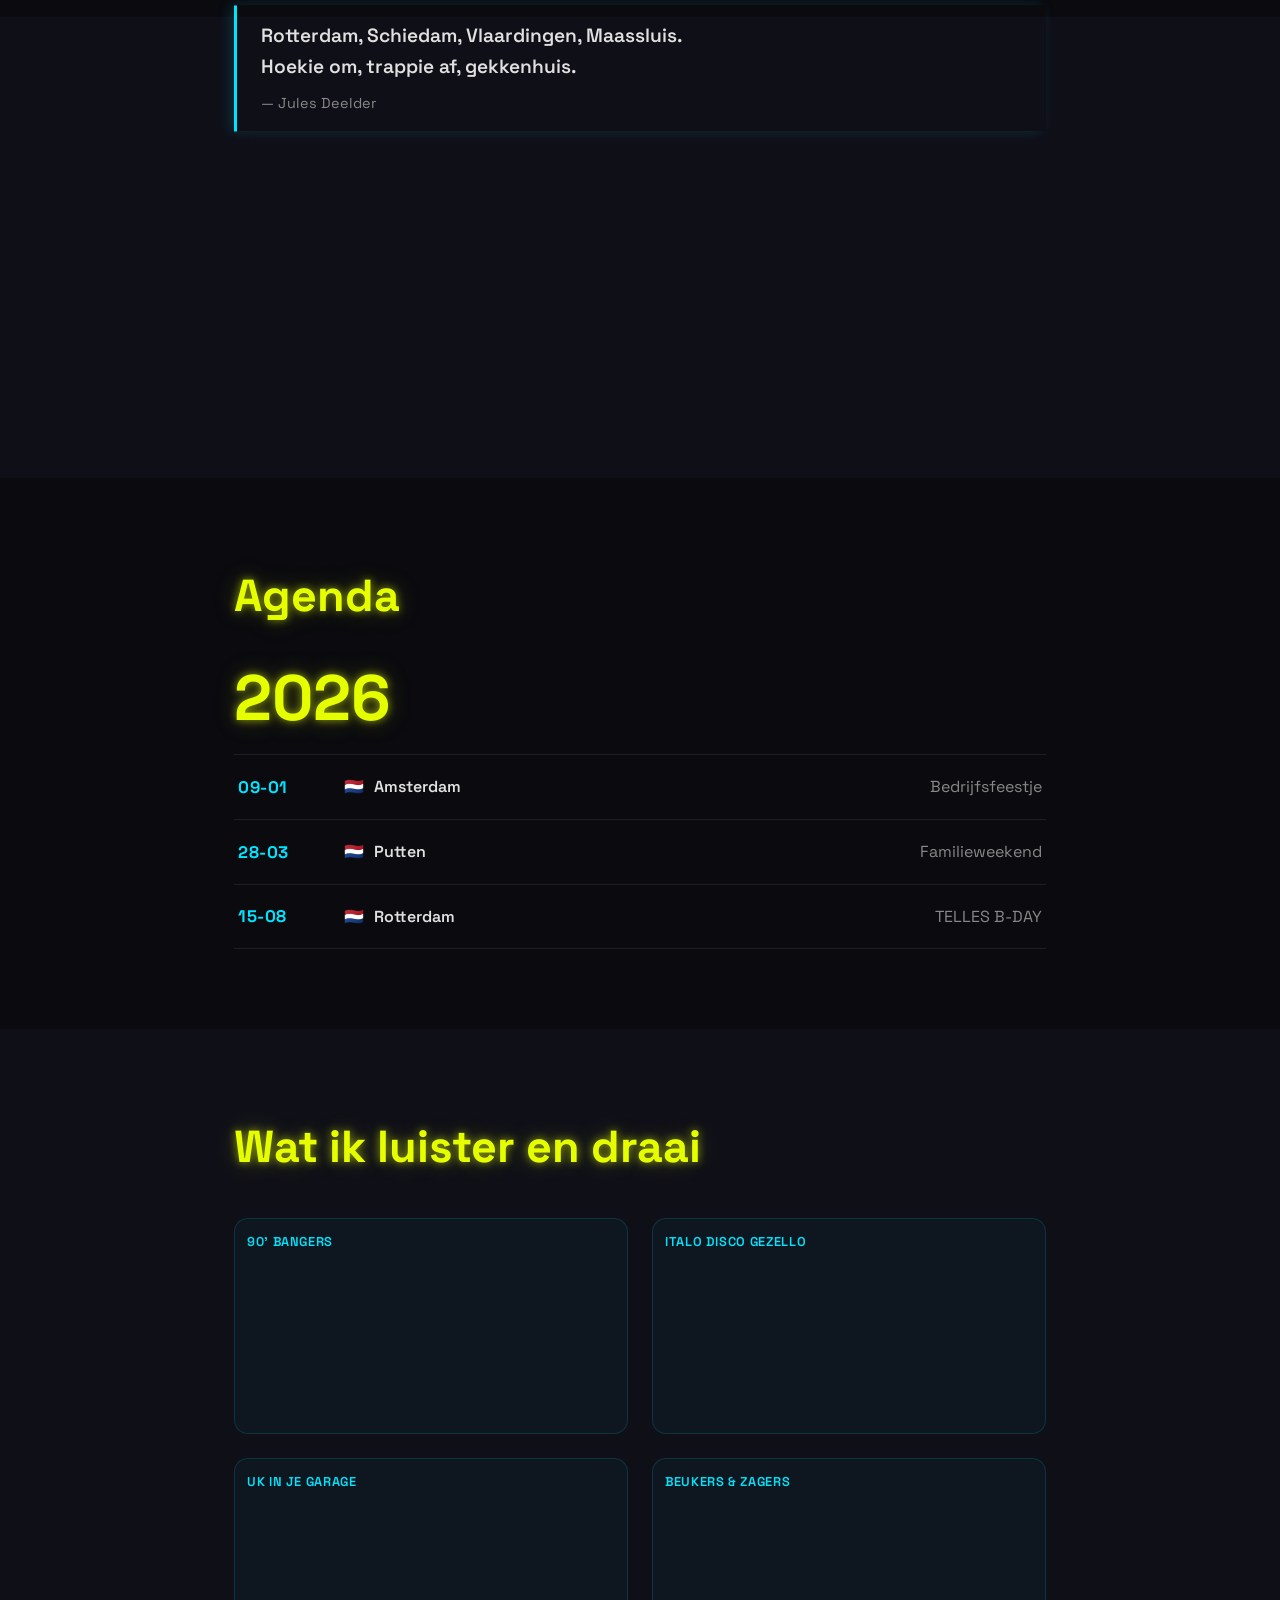
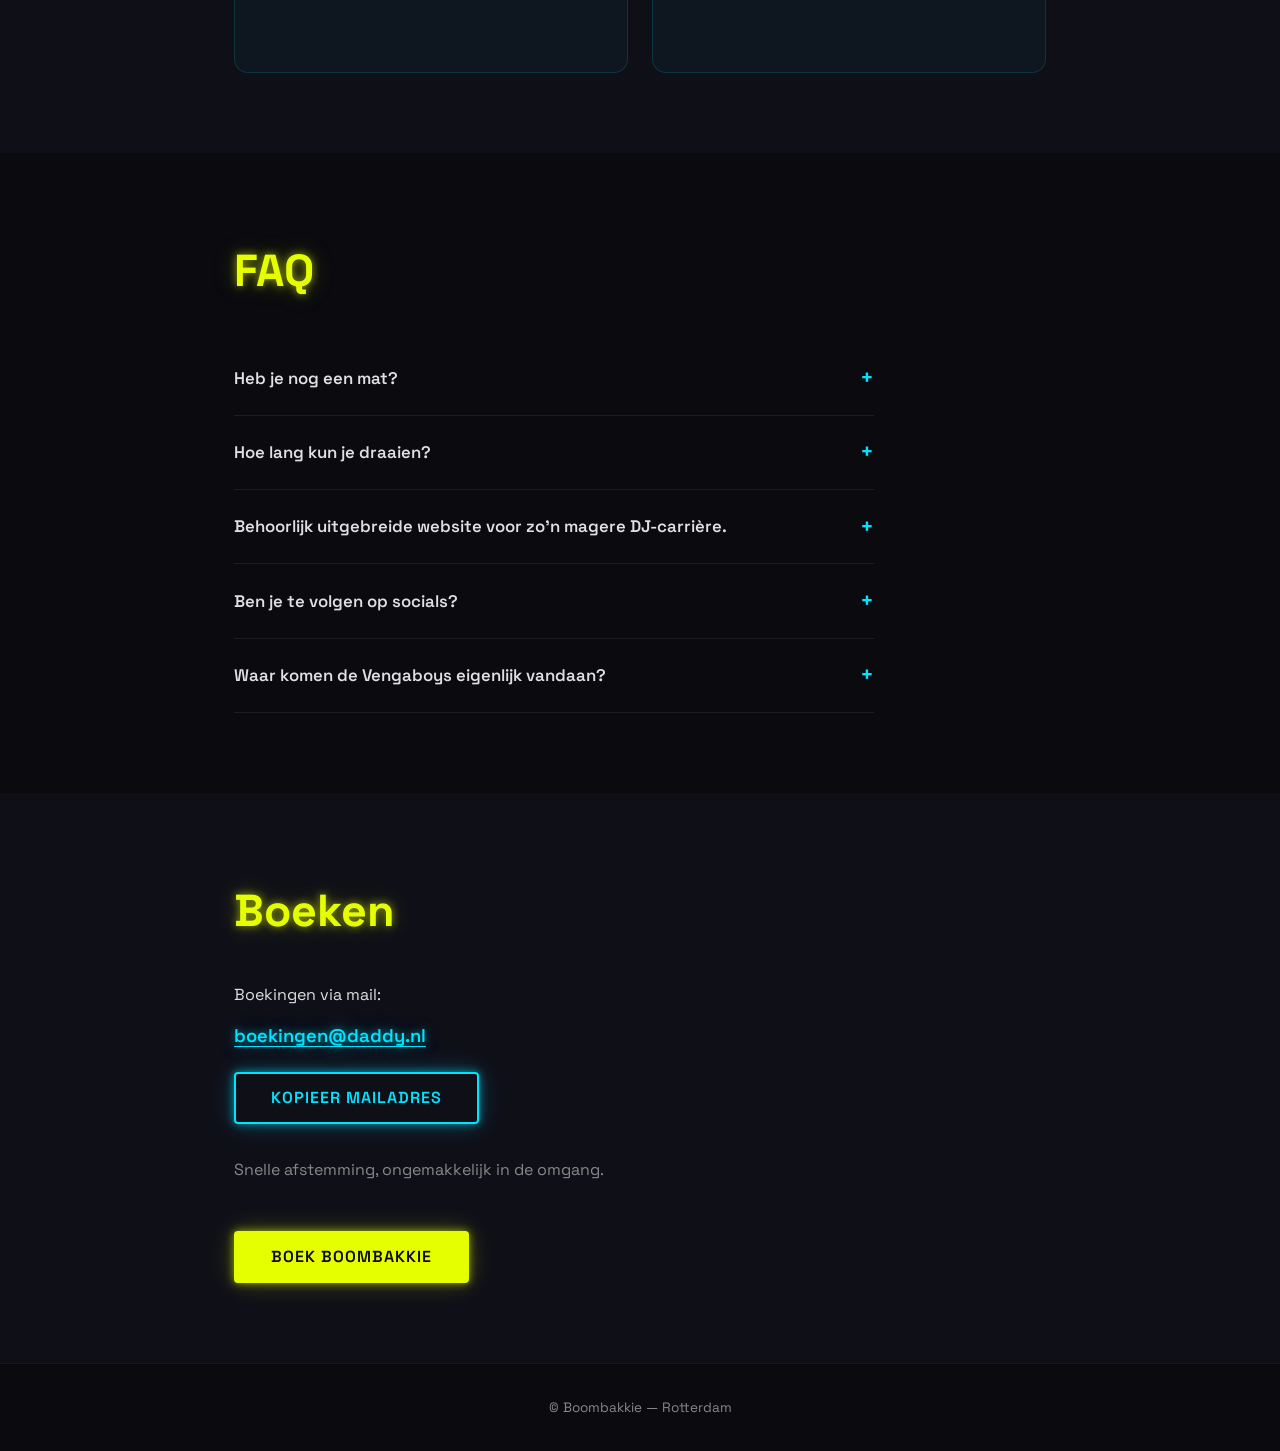
==== commit ce38a7ea: "Artiestennaam gewijzigd naar Boombakkie - DJ NEN 3140 -> Boombakkie overal (title, meta, nav, hero, " ====
--- a/docs/index.html
+++ b/docs/index.html
@@ -8,12 +8,12 @@
   <link rel="icon" href="data:image/svg+xml,<svg xmlns=%22http://www.w3.org/2000/svg%22 viewBox=%220 0 100 100%22><text y=%22.9em%22 font-size=%2290%22>🎧</text></svg>">
 
   <!-- SEO -->
-  <title>DJ NEN 3140 — DJ uit Rotterdam | Boekingen</title>
-  <meta name="description" content="DJ NEN 3140 — DJ uit Rotterdam. UK Garage, Italo Disco, 90's bangers en meer. Beschikbaar voor boekingen.">
+  <title>Boombakkie — DJ uit Rotterdam | Boekingen</title>
+  <meta name="description" content="Boombakkie — DJ uit Rotterdam. UK Garage, Italo Disco, 90's bangers en meer. Beschikbaar voor boekingen.">
 
   <!-- Open Graph -->
-  <meta property="og:title" content="DJ NEN 3140 — Rotterdam">
-  <meta property="og:description" content="DJ NEN 3140. UK in je Garage, Italo Disco Gezello & 90' Bangers.">
+  <meta property="og:title" content="Boombakkie — DJ uit Rotterdam">
+  <meta property="og:description" content="Boombakkie. UK in je Garage, Italo Disco Gezello & 90' Bangers.">
   <meta property="og:type" content="website">
   <meta property="og:image" content="assets/hero.jpg">
 
@@ -40,7 +40,7 @@
        ============================================ -->
   <nav class="site-nav" id="siteNav" aria-label="Hoofdnavigatie">
     <div class="site-nav__inner">
-      <a href="#hero" class="site-nav__brand">DJ NEN 3140</a>
+      <a href="#hero" class="site-nav__brand">Boombakkie</a>
       <ul class="site-nav__links">
         <li><a href="#over" class="site-nav__link">Over</a></li>
         <li><a href="#agenda" class="site-nav__link">Agenda</a></li>
@@ -57,9 +57,9 @@
   <section class="hero" id="hero" data-parallax="0.3">
     <div class="hero__content">
       <div class="hero__photo">
-        <img src="assets/hero.jpg" alt="DJ NEN 3140" class="hero__photo-img" onerror="this.parentElement.style.display='none'">
-      </div>
-      <h1 class="hero__title neon-text">DJ NEN 3140</h1>
+        <img src="assets/hero.jpg" alt="Boombakkie" class="hero__photo-img" onerror="this.parentElement.style.display='none'">
+      </div>
+      <h1 class="hero__title neon-text">Boombakkie</h1>
 
       <!-- GENRE TAGS -->
       <div class="genre-tags">
@@ -69,7 +69,7 @@
         <a href="https://open.spotify.com/playlist/5kQzJcHHc57Rl9Vzh4SRj6?si=ad35b520052c4538" class="genre-tag" target="_blank" rel="noopener" aria-label="Beukers en zagers playlist op Spotify">Beukers &amp; zagers</a>
       </div>
 
-      <a href="#contact" class="btn btn--primary" aria-label="Scroll naar boekingssectie">BOEK NEN 3140</a>
+      <a href="#contact" class="btn btn--primary" aria-label="Scroll naar boekingssectie">BOEK BOOMBAKKIE</a>
     </div>
   </section>
 
@@ -85,7 +85,7 @@
         <div class="photo-frame glow-pulse" id="photo-about">
           <img
             src="assets/hero.jpg"
-            alt="Portretfoto van DJ NEN 3140"
+            alt="Portretfoto van Boombakkie"
             class="photo-frame__img"
             loading="lazy"
             onerror="this.parentElement.classList.add('photo-frame--fallback')"
@@ -290,7 +290,7 @@
           De mailto-link en kopieerknop passen zich automatisch aan.
         -->
         <p class="contact-email">
-          <a href="#" class="email-link" id="emailLink" data-mailto="rikvberkel@gmail.com" aria-label="Stuur een mail naar DJ NEN 3140">
+          <a href="#" class="email-link" id="emailLink" data-mailto="rikvberkel@gmail.com" aria-label="Stuur een mail naar Boombakkie">
             <span id="emailAddress">boekingen@daddy.nl</span>
           </a>
         </p>
@@ -305,7 +305,7 @@
           <p>Snelle afstemming, ongemakkelijk in de omgang.</p>
         </div>
 
-        <button class="btn btn--primary" id="ctaContact" aria-label="Stuur een boekingsmail naar DJ NEN 3140">Boek NEN 3140</button>
+        <button class="btn btn--primary" id="ctaContact" aria-label="Stuur een boekingsmail naar Boombakkie">Boek Boombakkie</button>
       </div>
     </div>
   </section>
@@ -314,7 +314,7 @@
        FOOTER
        ============================================ -->
   <footer class="footer">
-    <p>&copy; DJ NEN 3140 — Rotterdam</p>
+    <p>&copy; Boombakkie — Rotterdam</p>
   </footer>
 
   <script src="main.js"></script>
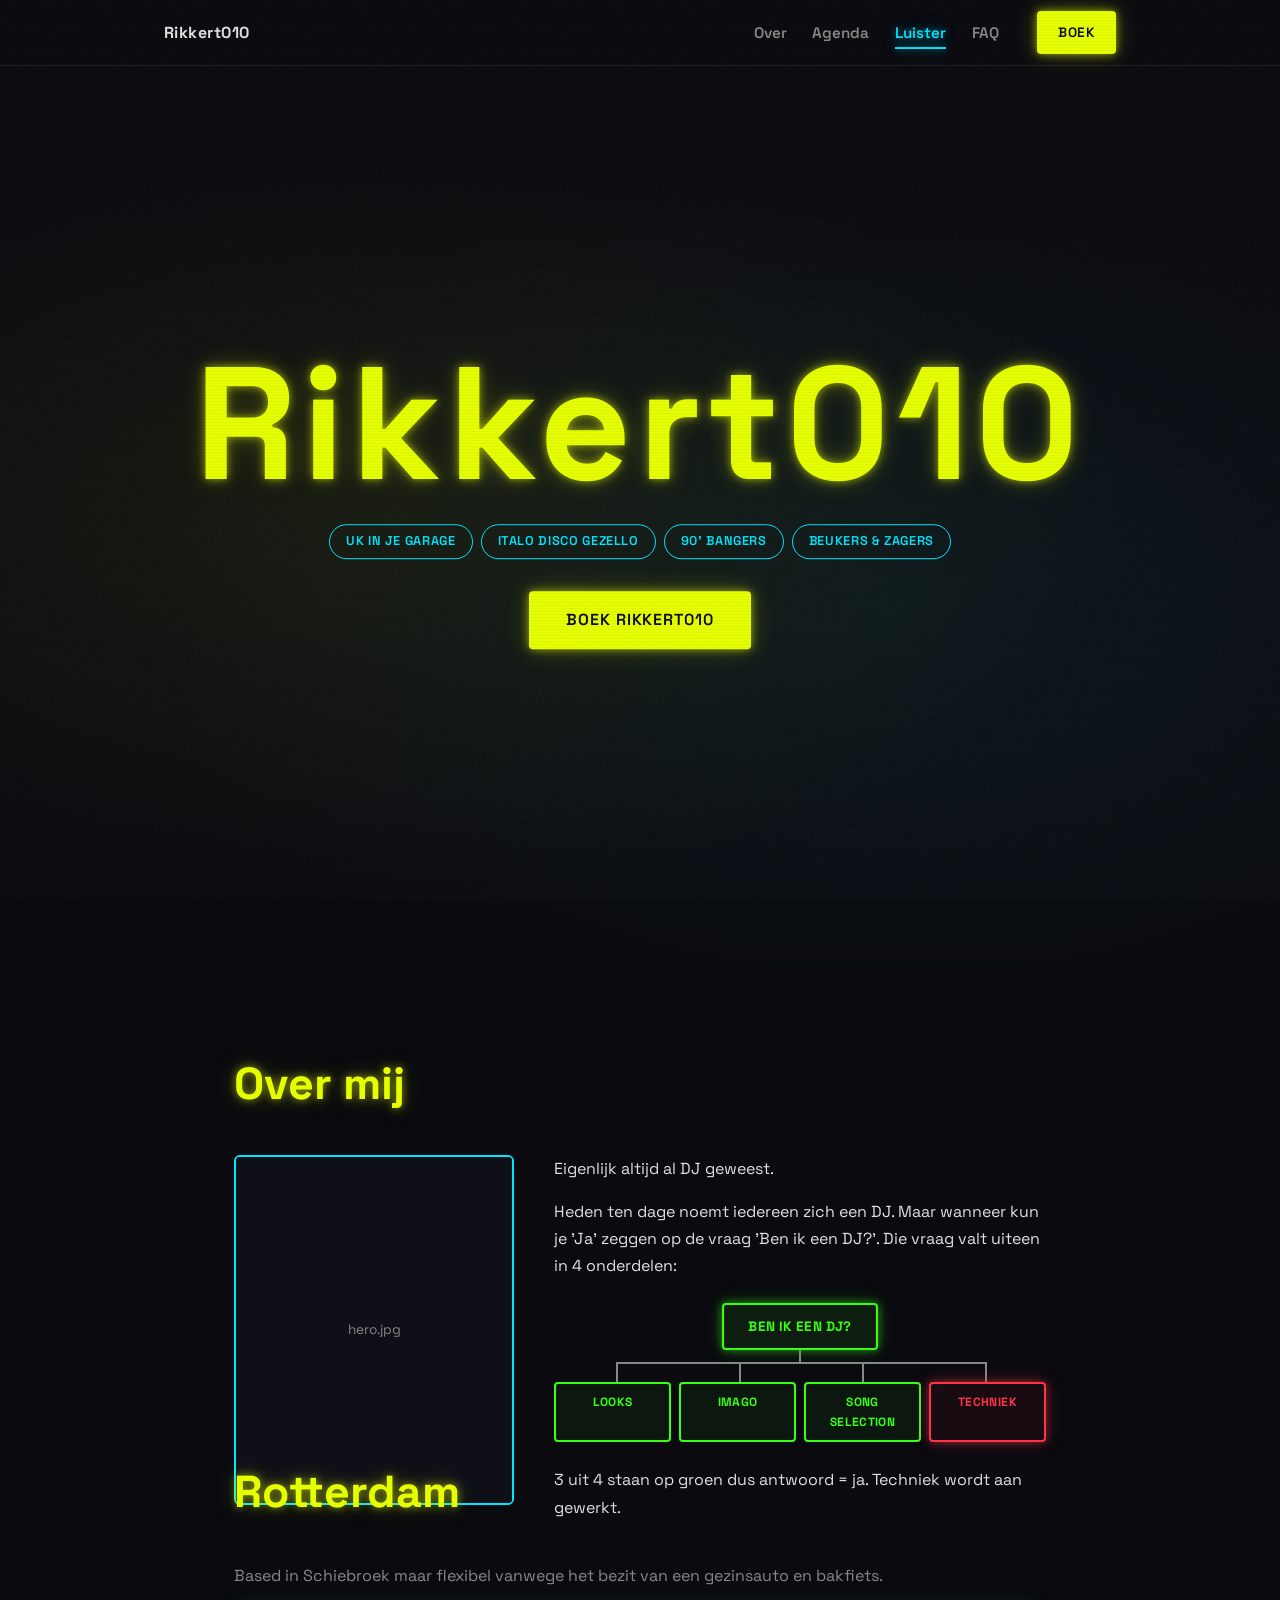
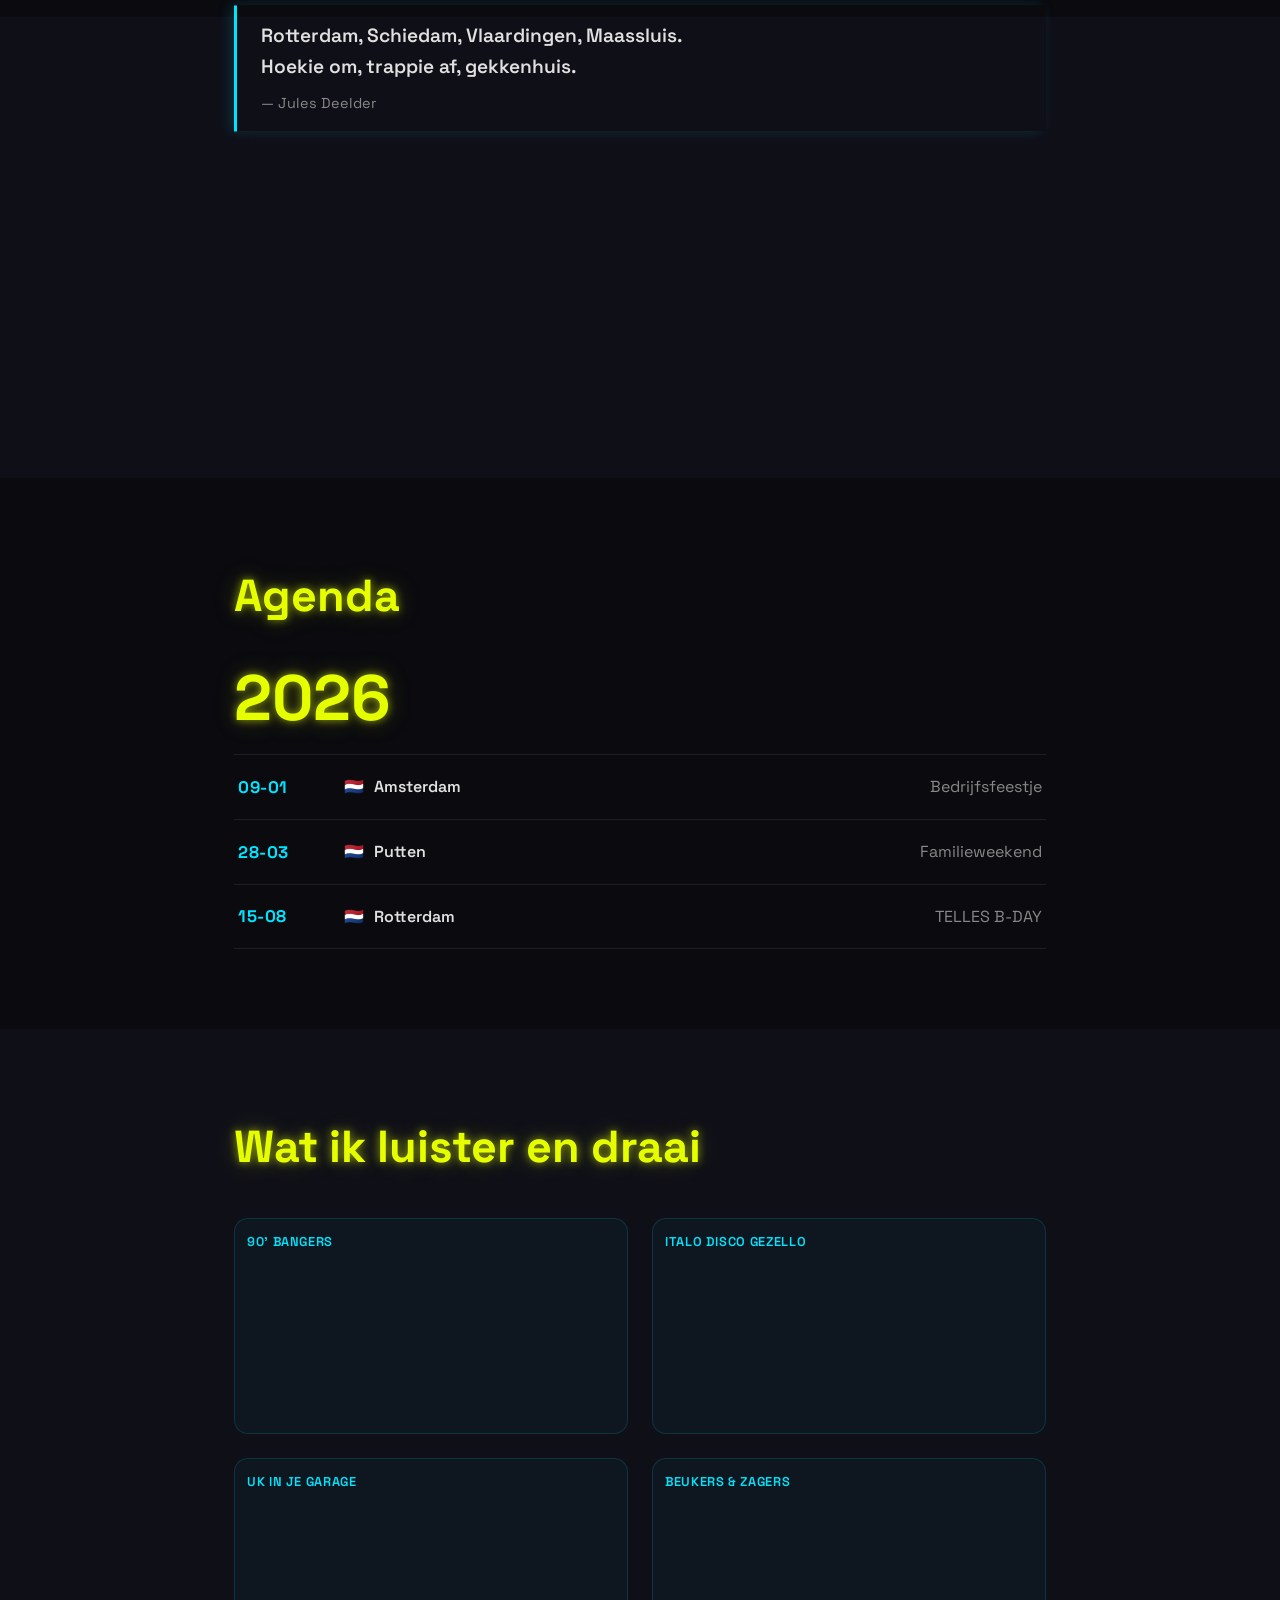
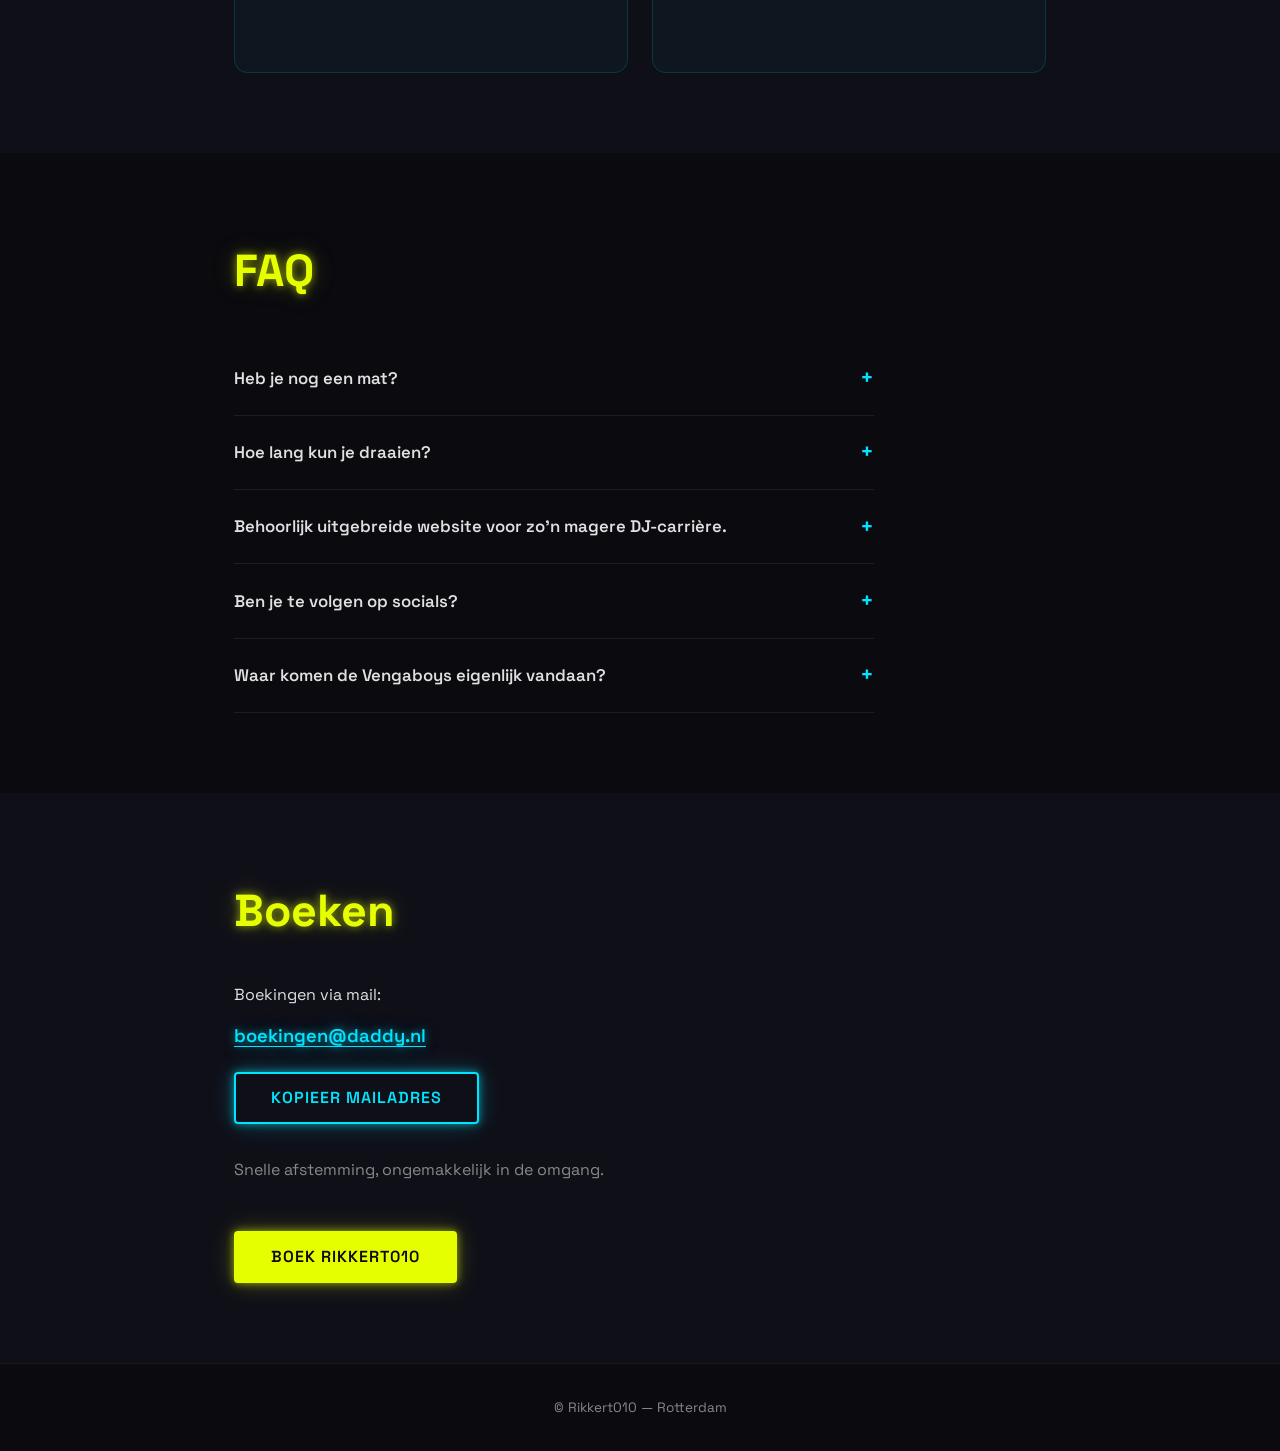
==== commit 408694e3: "Artiestennaam (tijdelijk) naar Rikkert010 - Boombakkie -> Rikkert010 overal, sluit aan op bestaande " ====
--- a/docs/index.html
+++ b/docs/index.html
@@ -8,12 +8,12 @@
   <link rel="icon" href="data:image/svg+xml,<svg xmlns=%22http://www.w3.org/2000/svg%22 viewBox=%220 0 100 100%22><text y=%22.9em%22 font-size=%2290%22>🎧</text></svg>">
 
   <!-- SEO -->
-  <title>Boombakkie — DJ uit Rotterdam | Boekingen</title>
-  <meta name="description" content="Boombakkie — DJ uit Rotterdam. UK Garage, Italo Disco, 90's bangers en meer. Beschikbaar voor boekingen.">
+  <title>Rikkert010 — DJ uit Rotterdam | Boekingen</title>
+  <meta name="description" content="Rikkert010 — DJ uit Rotterdam. UK Garage, Italo Disco, 90's bangers en meer. Beschikbaar voor boekingen.">
 
   <!-- Open Graph -->
-  <meta property="og:title" content="Boombakkie — DJ uit Rotterdam">
-  <meta property="og:description" content="Boombakkie. UK in je Garage, Italo Disco Gezello & 90' Bangers.">
+  <meta property="og:title" content="Rikkert010 — DJ uit Rotterdam">
+  <meta property="og:description" content="Rikkert010. UK in je Garage, Italo Disco Gezello & 90' Bangers.">
   <meta property="og:type" content="website">
   <meta property="og:image" content="assets/hero.jpg">
 
@@ -40,7 +40,7 @@
        ============================================ -->
   <nav class="site-nav" id="siteNav" aria-label="Hoofdnavigatie">
     <div class="site-nav__inner">
-      <a href="#hero" class="site-nav__brand">Boombakkie</a>
+      <a href="#hero" class="site-nav__brand">Rikkert010</a>
       <ul class="site-nav__links">
         <li><a href="#over" class="site-nav__link">Over</a></li>
         <li><a href="#agenda" class="site-nav__link">Agenda</a></li>
@@ -57,9 +57,9 @@
   <section class="hero" id="hero" data-parallax="0.3">
     <div class="hero__content">
       <div class="hero__photo">
-        <img src="assets/hero.jpg" alt="Boombakkie" class="hero__photo-img" onerror="this.parentElement.style.display='none'">
-      </div>
-      <h1 class="hero__title neon-text">Boombakkie</h1>
+        <img src="assets/hero.jpg" alt="Rikkert010" class="hero__photo-img" onerror="this.parentElement.style.display='none'">
+      </div>
+      <h1 class="hero__title neon-text">Rikkert010</h1>
 
       <!-- GENRE TAGS -->
       <div class="genre-tags">
@@ -69,7 +69,7 @@
         <a href="https://open.spotify.com/playlist/5kQzJcHHc57Rl9Vzh4SRj6?si=ad35b520052c4538" class="genre-tag" target="_blank" rel="noopener" aria-label="Beukers en zagers playlist op Spotify">Beukers &amp; zagers</a>
       </div>
 
-      <a href="#contact" class="btn btn--primary" aria-label="Scroll naar boekingssectie">BOEK BOOMBAKKIE</a>
+      <a href="#contact" class="btn btn--primary" aria-label="Scroll naar boekingssectie">BOEK RIKKERT010</a>
     </div>
   </section>
 
@@ -85,7 +85,7 @@
         <div class="photo-frame glow-pulse" id="photo-about">
           <img
             src="assets/hero.jpg"
-            alt="Portretfoto van Boombakkie"
+            alt="Portretfoto van Rikkert010"
             class="photo-frame__img"
             loading="lazy"
             onerror="this.parentElement.classList.add('photo-frame--fallback')"
@@ -290,7 +290,7 @@
           De mailto-link en kopieerknop passen zich automatisch aan.
         -->
         <p class="contact-email">
-          <a href="#" class="email-link" id="emailLink" data-mailto="rikvberkel@gmail.com" aria-label="Stuur een mail naar Boombakkie">
+          <a href="#" class="email-link" id="emailLink" data-mailto="rikvberkel@gmail.com" aria-label="Stuur een mail naar Rikkert010">
             <span id="emailAddress">boekingen@daddy.nl</span>
           </a>
         </p>
@@ -305,7 +305,7 @@
           <p>Snelle afstemming, ongemakkelijk in de omgang.</p>
         </div>
 
-        <button class="btn btn--primary" id="ctaContact" aria-label="Stuur een boekingsmail naar Boombakkie">Boek Boombakkie</button>
+        <button class="btn btn--primary" id="ctaContact" aria-label="Stuur een boekingsmail naar Rikkert010">Boek Rikkert010</button>
       </div>
     </div>
   </section>
@@ -314,7 +314,7 @@
        FOOTER
        ============================================ -->
   <footer class="footer">
-    <p>&copy; Boombakkie — Rotterdam</p>
+    <p>&copy; Rikkert010 — Rotterdam</p>
   </footer>
 
   <script src="main.js"></script>
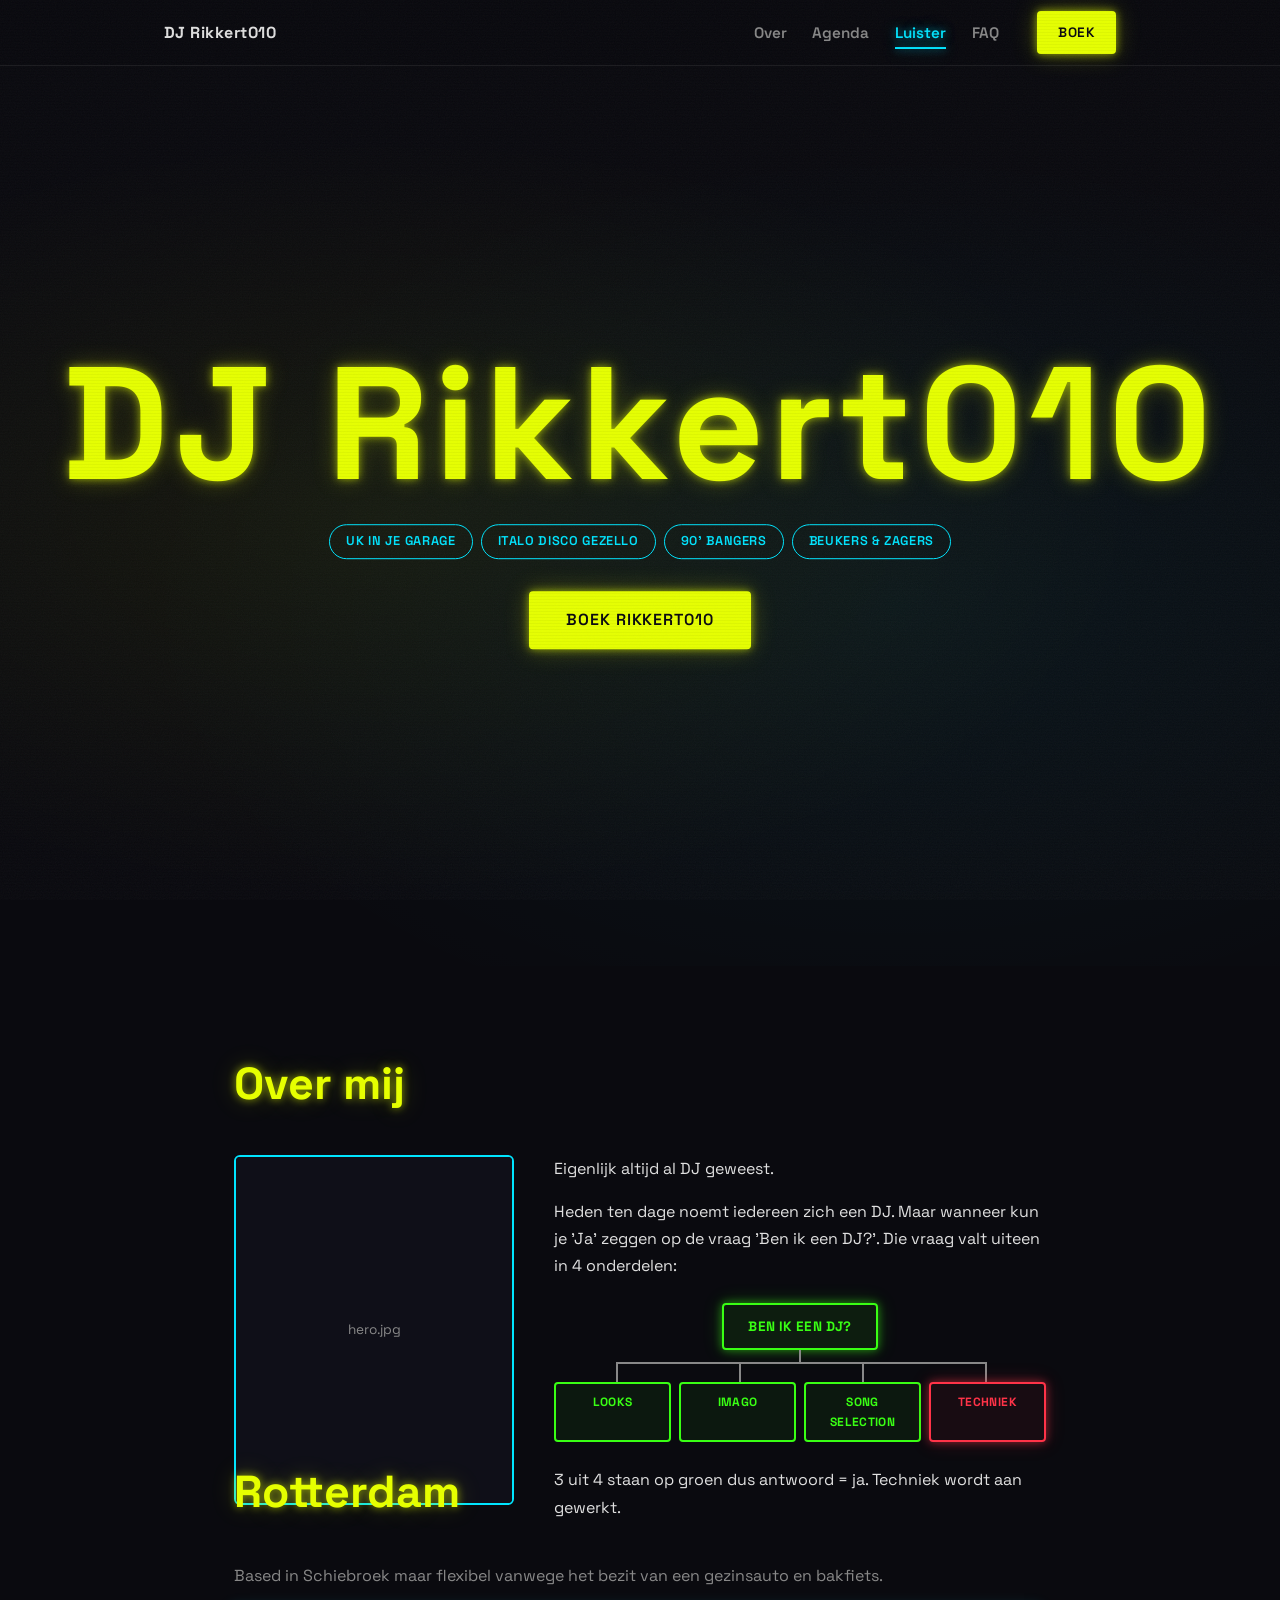
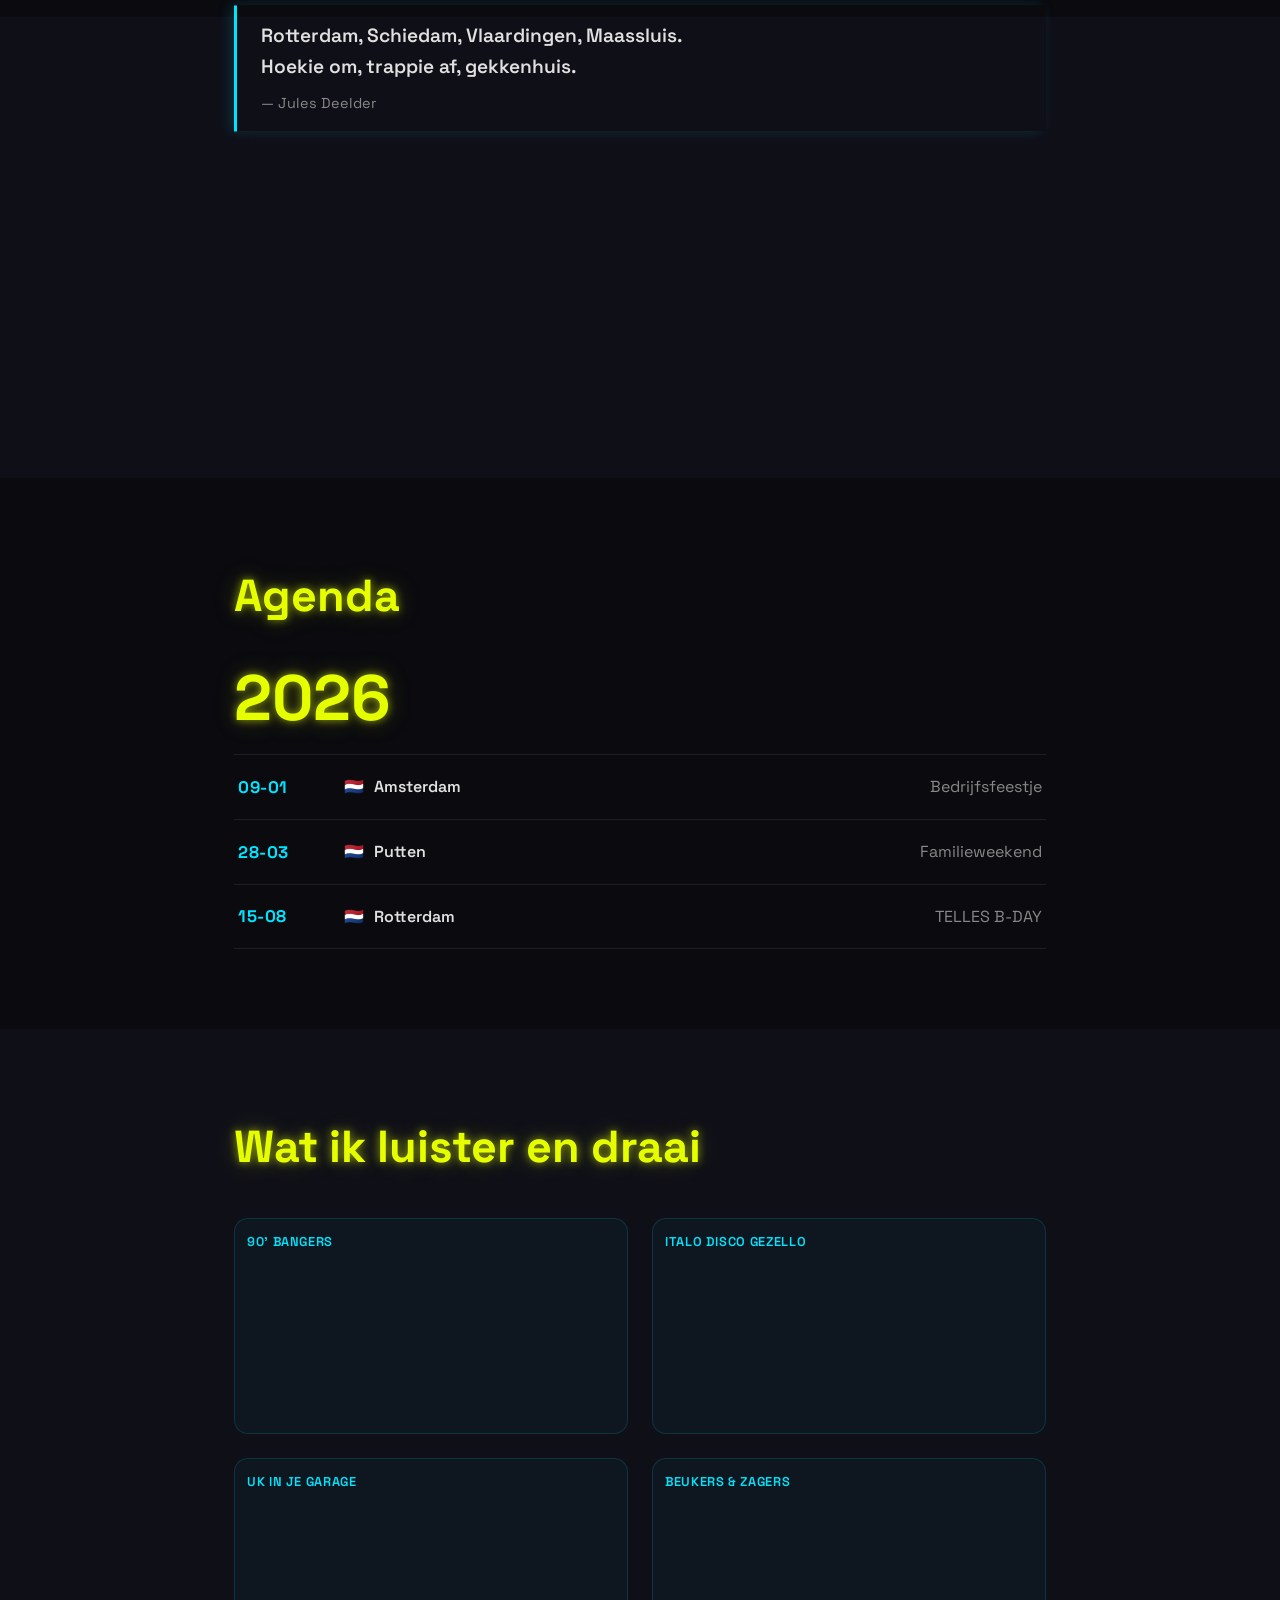
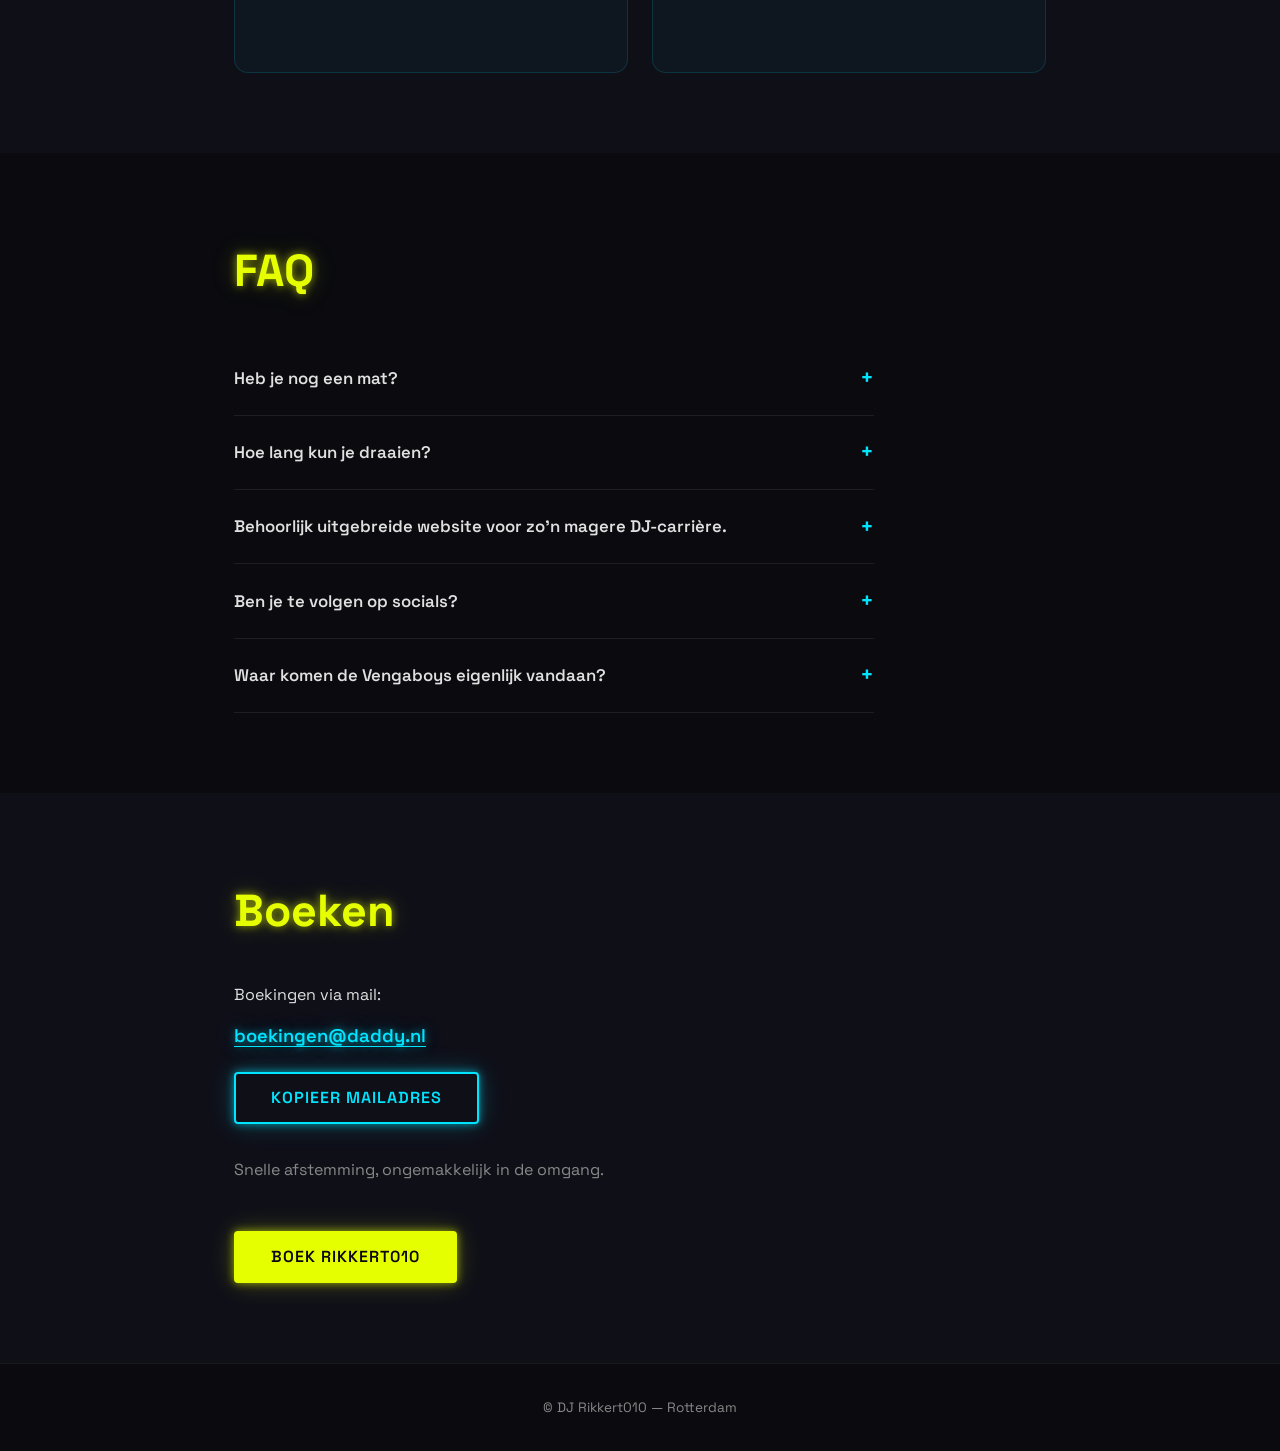
==== commit 18de5858: "Artiestennaam naar DJ Rikkert010 - Rikkert010 -> DJ Rikkert010 (identiteit); buttons kort gehouden -" ====
--- a/docs/index.html
+++ b/docs/index.html
@@ -8,12 +8,12 @@
   <link rel="icon" href="data:image/svg+xml,<svg xmlns=%22http://www.w3.org/2000/svg%22 viewBox=%220 0 100 100%22><text y=%22.9em%22 font-size=%2290%22>🎧</text></svg>">
 
   <!-- SEO -->
-  <title>Rikkert010 — DJ uit Rotterdam | Boekingen</title>
-  <meta name="description" content="Rikkert010 — DJ uit Rotterdam. UK Garage, Italo Disco, 90's bangers en meer. Beschikbaar voor boekingen.">
+  <title>DJ Rikkert010 — Rotterdam | Boekingen</title>
+  <meta name="description" content="DJ Rikkert010 uit Rotterdam. UK Garage, Italo Disco, 90's bangers en meer. Beschikbaar voor boekingen.">
 
   <!-- Open Graph -->
-  <meta property="og:title" content="Rikkert010 — DJ uit Rotterdam">
-  <meta property="og:description" content="Rikkert010. UK in je Garage, Italo Disco Gezello & 90' Bangers.">
+  <meta property="og:title" content="DJ Rikkert010 — Rotterdam">
+  <meta property="og:description" content="DJ Rikkert010. UK in je Garage, Italo Disco Gezello & 90' Bangers.">
   <meta property="og:type" content="website">
   <meta property="og:image" content="assets/hero.jpg">
 
@@ -40,7 +40,7 @@
        ============================================ -->
   <nav class="site-nav" id="siteNav" aria-label="Hoofdnavigatie">
     <div class="site-nav__inner">
-      <a href="#hero" class="site-nav__brand">Rikkert010</a>
+      <a href="#hero" class="site-nav__brand">DJ Rikkert010</a>
       <ul class="site-nav__links">
         <li><a href="#over" class="site-nav__link">Over</a></li>
         <li><a href="#agenda" class="site-nav__link">Agenda</a></li>
@@ -57,9 +57,9 @@
   <section class="hero" id="hero" data-parallax="0.3">
     <div class="hero__content">
       <div class="hero__photo">
-        <img src="assets/hero.jpg" alt="Rikkert010" class="hero__photo-img" onerror="this.parentElement.style.display='none'">
-      </div>
-      <h1 class="hero__title neon-text">Rikkert010</h1>
+        <img src="assets/hero.jpg" alt="DJ Rikkert010" class="hero__photo-img" onerror="this.parentElement.style.display='none'">
+      </div>
+      <h1 class="hero__title neon-text">DJ Rikkert010</h1>
 
       <!-- GENRE TAGS -->
       <div class="genre-tags">
@@ -85,7 +85,7 @@
         <div class="photo-frame glow-pulse" id="photo-about">
           <img
             src="assets/hero.jpg"
-            alt="Portretfoto van Rikkert010"
+            alt="Portretfoto van DJ Rikkert010"
             class="photo-frame__img"
             loading="lazy"
             onerror="this.parentElement.classList.add('photo-frame--fallback')"
@@ -290,7 +290,7 @@
           De mailto-link en kopieerknop passen zich automatisch aan.
         -->
         <p class="contact-email">
-          <a href="#" class="email-link" id="emailLink" data-mailto="rikvberkel@gmail.com" aria-label="Stuur een mail naar Rikkert010">
+          <a href="#" class="email-link" id="emailLink" data-mailto="rikvberkel@gmail.com" aria-label="Stuur een mail naar DJ Rikkert010">
             <span id="emailAddress">boekingen@daddy.nl</span>
           </a>
         </p>
@@ -305,7 +305,7 @@
           <p>Snelle afstemming, ongemakkelijk in de omgang.</p>
         </div>
 
-        <button class="btn btn--primary" id="ctaContact" aria-label="Stuur een boekingsmail naar Rikkert010">Boek Rikkert010</button>
+        <button class="btn btn--primary" id="ctaContact" aria-label="Stuur een boekingsmail naar DJ Rikkert010">Boek Rikkert010</button>
       </div>
     </div>
   </section>
@@ -314,7 +314,7 @@
        FOOTER
        ============================================ -->
   <footer class="footer">
-    <p>&copy; Rikkert010 — Rotterdam</p>
+    <p>&copy; DJ Rikkert010 — Rotterdam</p>
   </footer>
 
   <script src="main.js"></script>
